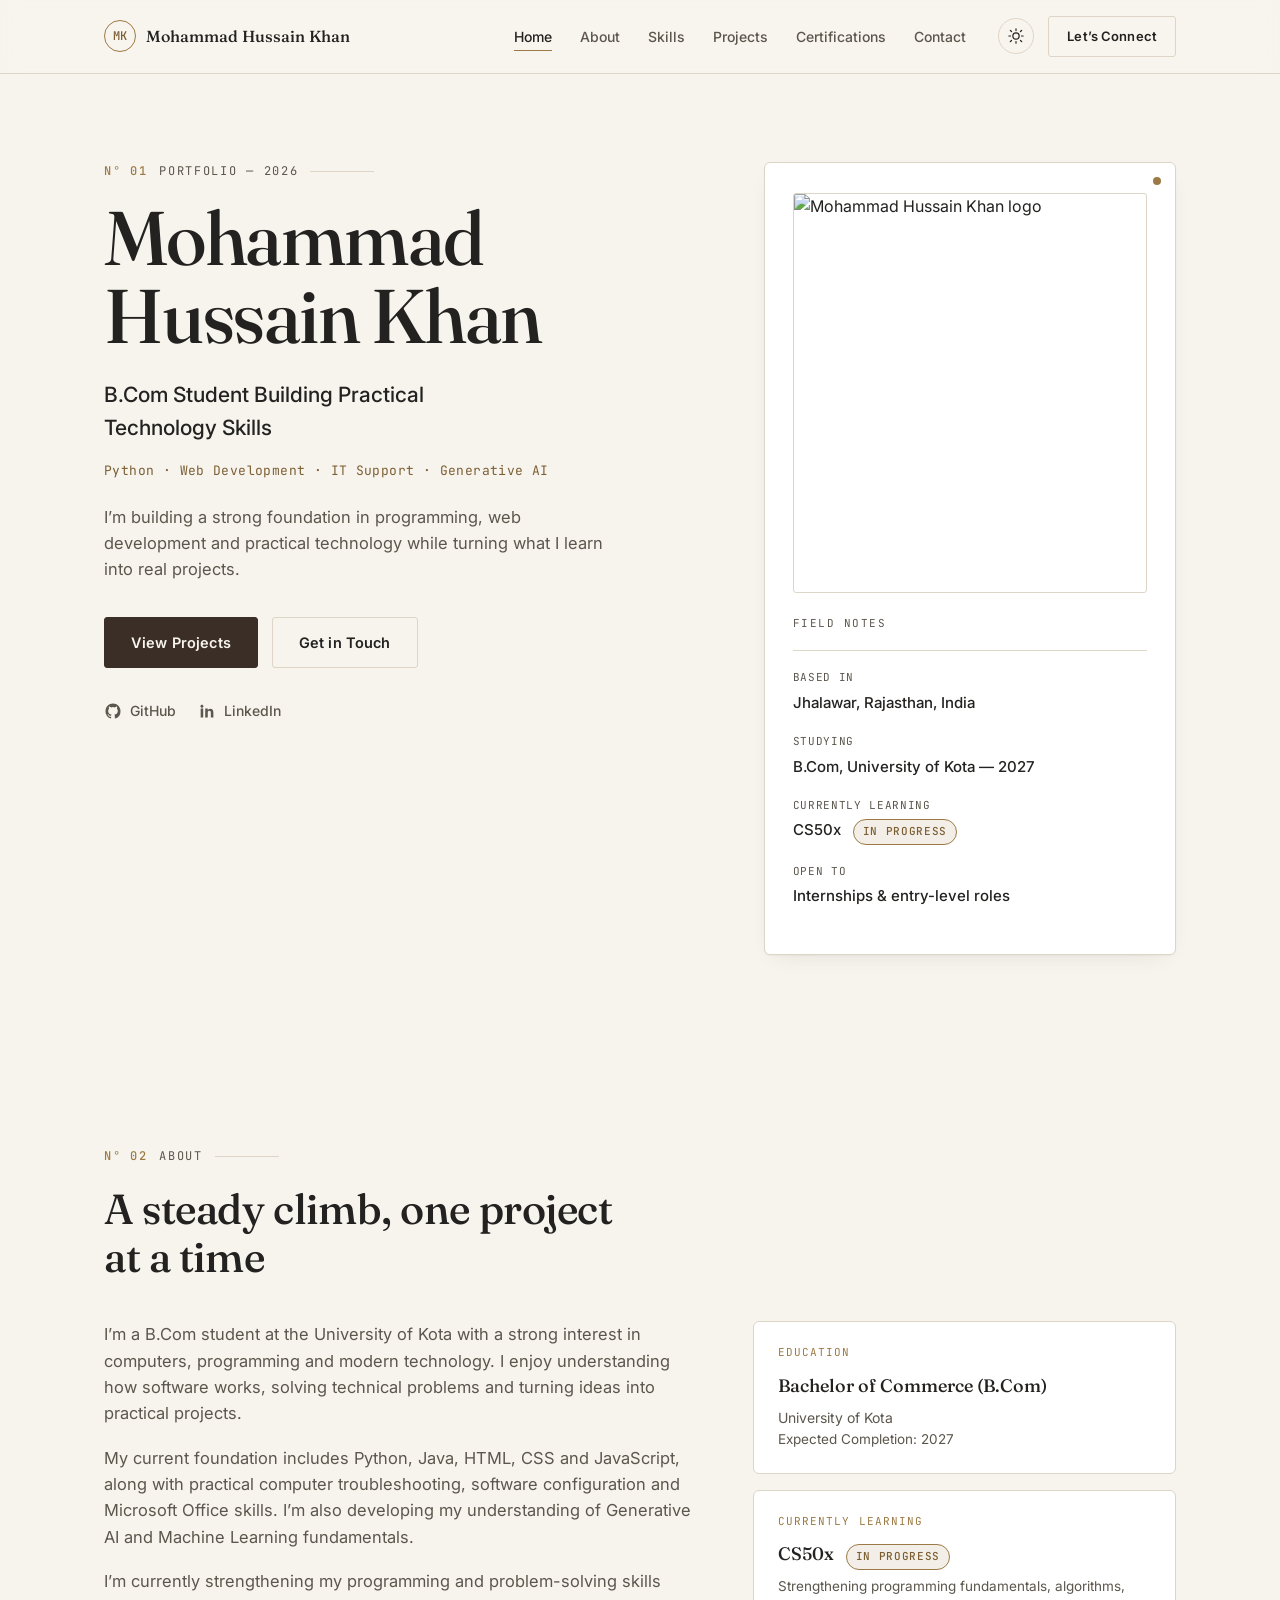
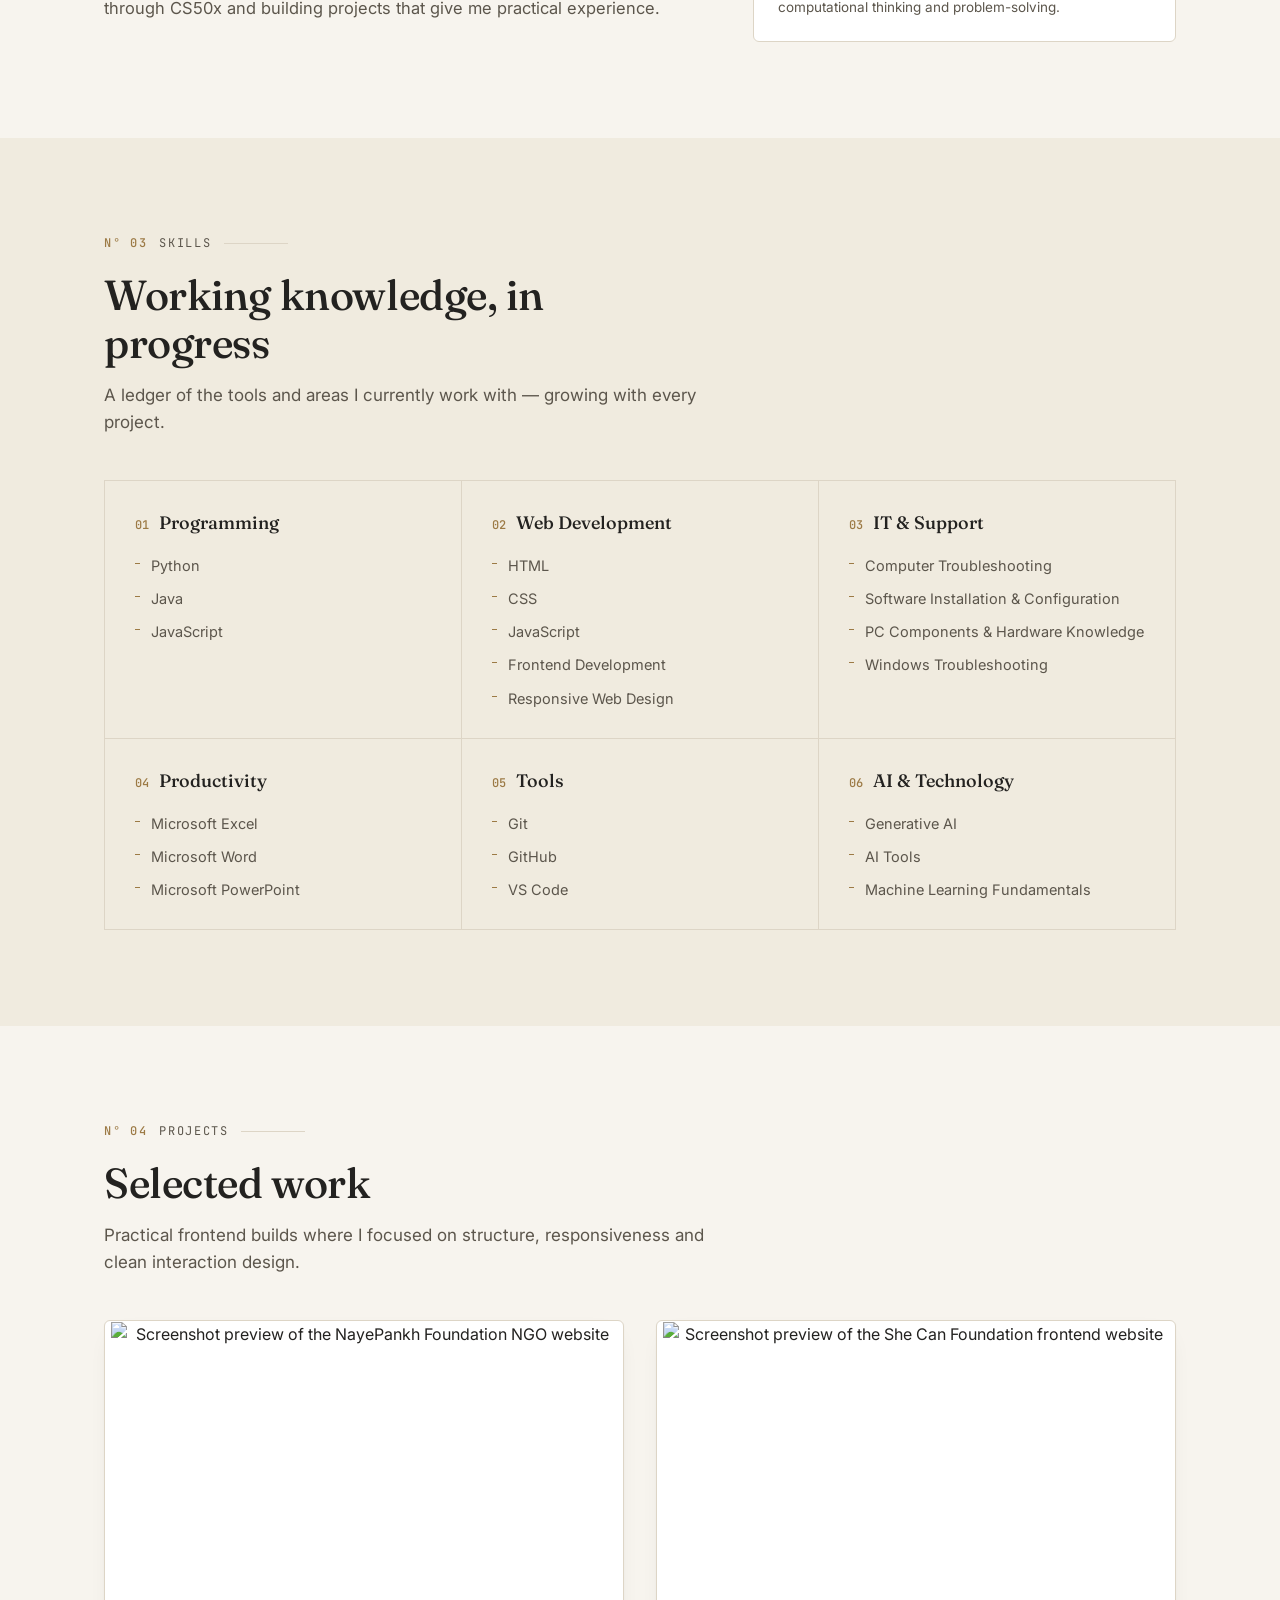
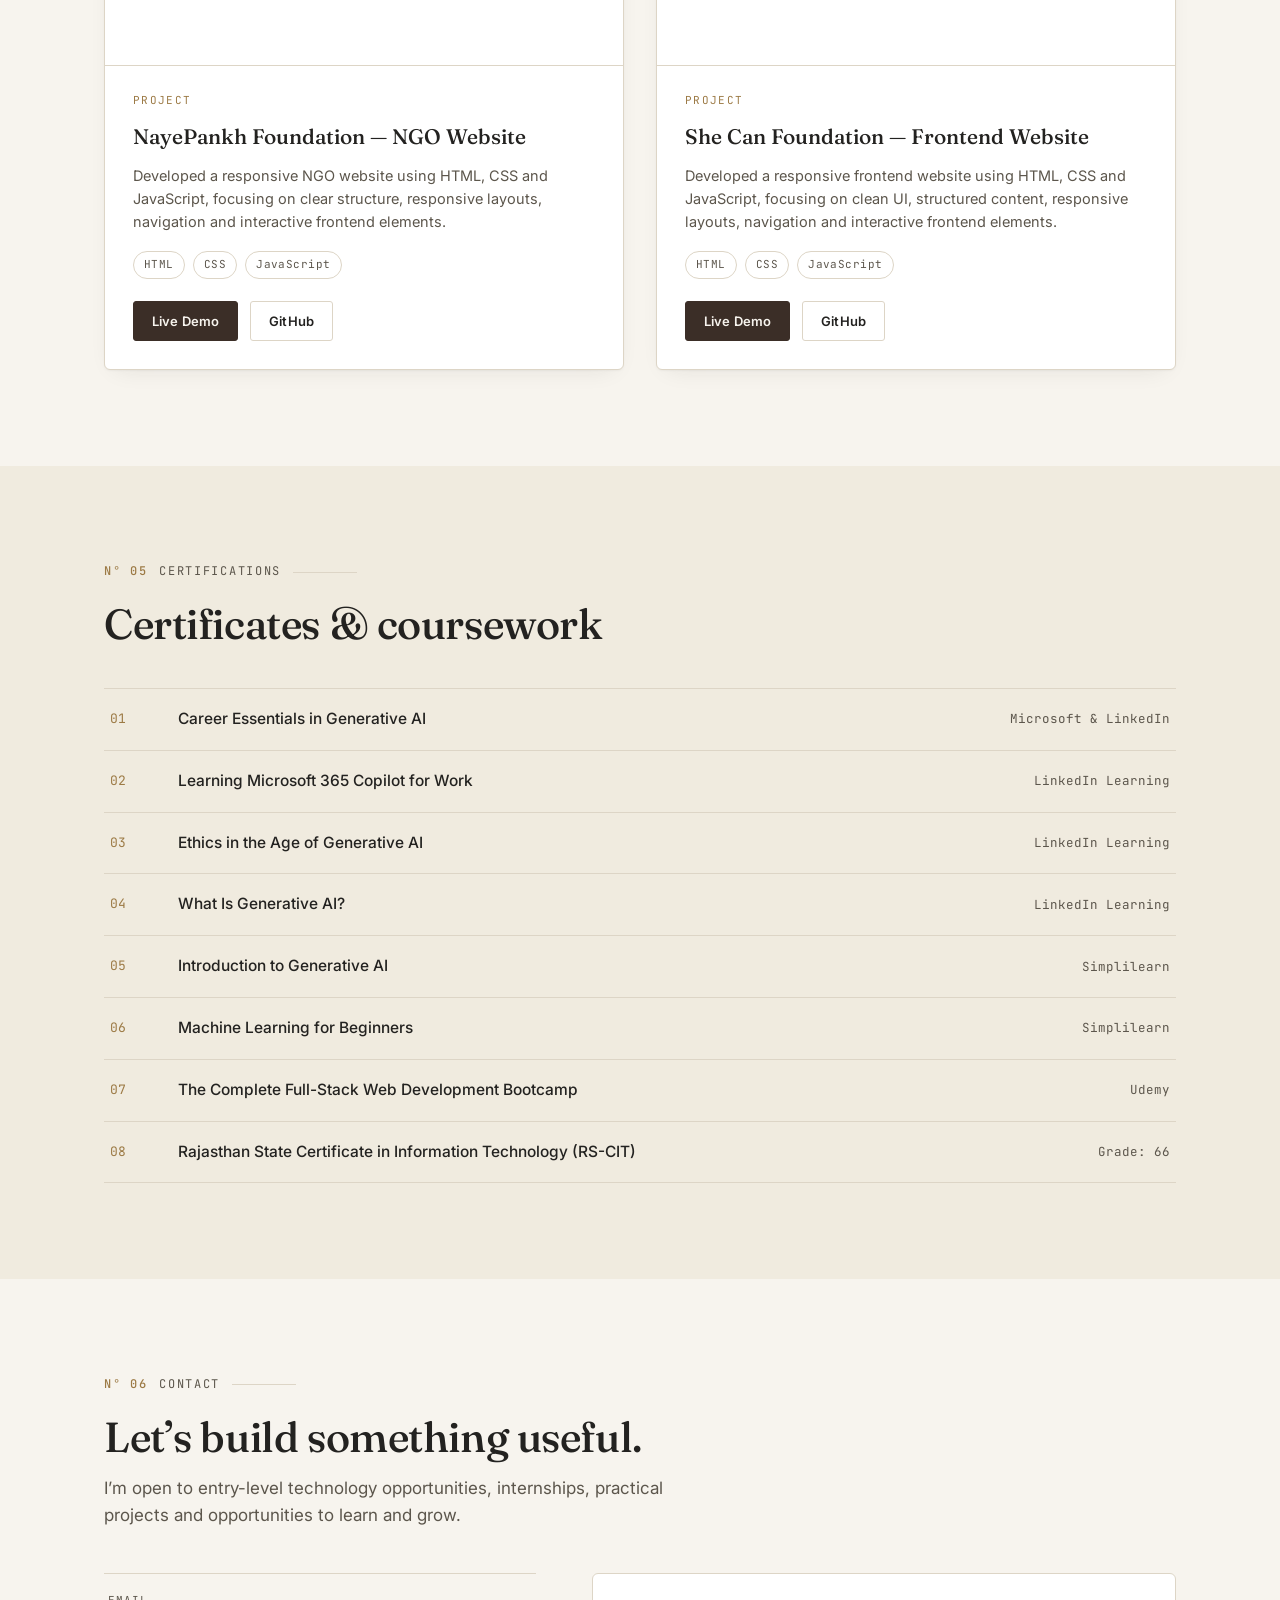
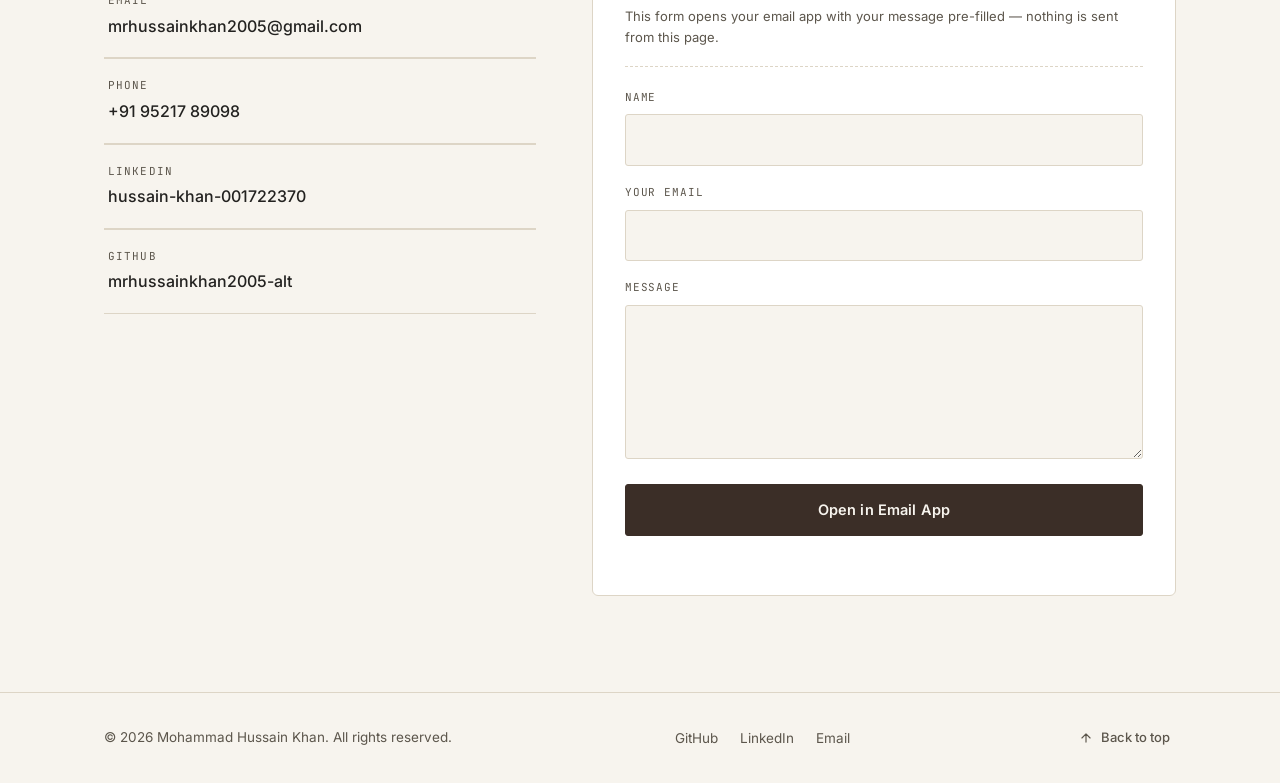
==== index.html @ 1c5ee7e7 "Add files via upload" ====
<!DOCTYPE html>
<html lang="en">
<head>
<meta charset="UTF-8">
<meta name="viewport" content="width=device-width, initial-scale=1.0">

<title>Mohammad Hussain Khan | Technology Portfolio</title>
<meta name="description" content="Portfolio of Mohammad Hussain Khan — B.Com student building practical skills in programming, web development, IT support and modern technology.">
<meta name="author" content="Mohammad Hussain Khan">
<link rel="canonical" href="https://mrhussainkhan2005-alt.github.io/portfolio/">

<!-- Open Graph -->
<meta property="og:type" content="website">
<meta property="og:title" content="Mohammad Hussain Khan | Technology Portfolio">
<meta property="og:description" content="B.Com student building practical skills in programming, web development, IT support and modern technology.">
<meta property="og:url" content="https://mrhussainkhan2005-alt.github.io/portfolio/">
<meta property="og:image" content="assets/mohammad-hussain-khan-logo.png">

<!-- Twitter -->
<meta name="twitter:card" content="summary_large_image">
<meta name="twitter:title" content="Mohammad Hussain Khan | Technology Portfolio">
<meta name="twitter:description" content="B.Com student building practical skills in programming, web development, IT support and modern technology.">
<meta name="twitter:image" content="assets/mohammad-hussain-khan-logo.png">

<meta name="theme-color" content="#F7F4EE">

<!-- Favicon placeholder: replace favicon.svg with your own mark -->
<link rel="icon" href="data:image/svg+xml,%3Csvg xmlns='http://www.w3.org/2000/svg' viewBox='0 0 64 64'%3E%3Crect width='64' height='64' fill='%23232220'/%3E%3Ctext x='32' y='42' font-family='Georgia,serif' font-size='28' fill='%23F7F4EE' text-anchor='middle'%3EMK%3C/text%3E%3C/svg%3E">

<link rel="preconnect" href="https://fonts.googleapis.com">
<link rel="preconnect" href="https://fonts.gstatic.com" crossorigin>
<link href="https://fonts.googleapis.com/css2?family=Fraunces:ital,opsz,wght@0,9..144,400;0,9..144,500;0,9..144,600;1,9..144,500&family=Inter:wght@400;500;600;700&family=JetBrains+Mono:wght@400;500&display=swap" rel="stylesheet">

<link rel="stylesheet" href="style.css">
</head>
<body>

<a class="skip-link" href="#main">Skip to main content</a>

<!-- ===================== NAVIGATION ===================== -->
<header class="site-header" id="site-header">
  <nav class="nav" aria-label="Primary">
    <a href="#home" class="nav__brand" aria-label="Mohammad Hussain Khan — home">
      <span class="nav__monogram">MK</span>
      <span class="nav__brandtext">Mohammad&nbsp;Hussain&nbsp;Khan</span>
    </a>

    <ul class="nav__links" id="nav-links">
      <li><a href="#home" class="nav__link" data-nav-link>Home</a></li>
      <li><a href="#about" class="nav__link" data-nav-link>About</a></li>
      <li><a href="#skills" class="nav__link" data-nav-link>Skills</a></li>
      <li><a href="#projects" class="nav__link" data-nav-link>Projects</a></li>
      <li><a href="#certifications" class="nav__link" data-nav-link>Certifications</a></li>
      <li><a href="#contact" class="nav__link" data-nav-link>Contact</a></li>
    </ul>

    <div class="nav__actions">
      <button type="button" class="theme-toggle" id="theme-toggle" aria-label="Switch to dark theme" aria-pressed="false">
        <svg class="theme-toggle__icon theme-toggle__icon--sun" width="18" height="18" viewBox="0 0 24 24" fill="none" aria-hidden="true"><circle cx="12" cy="12" r="4.2" stroke="currentColor" stroke-width="1.6"/><path d="M12 2.5v2.2M12 19.3v2.2M4.4 4.4l1.6 1.6M18 18l1.6 1.6M2.5 12h2.2M19.3 12h2.2M4.4 19.6l1.6-1.6M18 6l1.6-1.6" stroke="currentColor" stroke-width="1.6" stroke-linecap="round"/></svg>
        <svg class="theme-toggle__icon theme-toggle__icon--moon" width="18" height="18" viewBox="0 0 24 24" fill="none" aria-hidden="true"><path d="M20 14.5A8.5 8.5 0 1 1 9.5 4a6.8 6.8 0 0 0 10.5 10.5Z" stroke="currentColor" stroke-width="1.6" stroke-linejoin="round"/></svg>
      </button>

      <a href="#contact" class="btn btn--ghost btn--small nav__cta">Let&rsquo;s Connect</a>

      <button type="button" class="nav__hamburger" id="nav-hamburger" aria-label="Open menu" aria-expanded="false" aria-controls="mobile-menu">
        <span></span><span></span><span></span>
      </button>
    </div>
  </nav>

  <!-- Mobile menu panel -->
  <div class="mobile-menu" id="mobile-menu" data-open="false">
    <ul class="mobile-menu__links">
      <li><a href="#home" data-nav-link data-mobile-link>Home</a></li>
      <li><a href="#about" data-nav-link data-mobile-link>About</a></li>
      <li><a href="#skills" data-nav-link data-mobile-link>Skills</a></li>
      <li><a href="#projects" data-nav-link data-mobile-link>Projects</a></li>
      <li><a href="#certifications" data-nav-link data-mobile-link>Certifications</a></li>
      <li><a href="#contact" data-nav-link data-mobile-link>Contact</a></li>
    </ul>
    <a href="#contact" class="btn btn--primary mobile-menu__cta" data-mobile-link>Let&rsquo;s Connect</a>
  </div>
</header>

<main id="main">

  <!-- ===================== HERO ===================== -->
  <section class="hero" id="home" aria-label="Introduction">
    <div class="container hero__grid">
      <div class="hero__content reveal">
        <p class="eyebrow"><span class="eyebrow__index">N&deg; 01</span>Portfolio &mdash; 2026</p>
        <h1 class="hero__name">Mohammad<br>Hussain&nbsp;Khan</h1>
        <p class="hero__headline">B.Com Student Building Practical Technology Skills</p>
        <p class="hero__tagline">Python <span aria-hidden="true">&middot;</span> Web Development <span aria-hidden="true">&middot;</span> IT Support <span aria-hidden="true">&middot;</span> Generative AI</p>
        <p class="hero__desc">I&rsquo;m building a strong foundation in programming, web development and practical technology while turning what I learn into real projects.</p>

        <div class="hero__actions">
          <a href="#projects" class="btn btn--primary">View Projects</a>
          <a href="#contact" class="btn btn--ghost">Get in Touch</a>
        </div>

        <div class="hero__social">
          <a href="https://github.com/mrhussainkhan2005-alt" class="social-link" target="_blank" rel="noopener noreferrer">
            <svg width="18" height="18" viewBox="0 0 24 24" fill="none" aria-hidden="true"><path d="M12 2C6.48 2 2 6.58 2 12.19c0 4.49 2.87 8.3 6.84 9.64.5.1.68-.22.68-.49 0-.24-.01-.87-.01-1.71-2.78.62-3.37-1.37-3.37-1.37-.46-1.19-1.11-1.51-1.11-1.51-.91-.64.07-.63.07-.63 1 .07 1.53 1.05 1.53 1.05.89 1.56 2.34 1.11 2.91.85.09-.66.35-1.11.63-1.37-2.22-.26-4.56-1.14-4.56-5.06 0-1.12.39-2.03 1.03-2.75-.1-.26-.45-1.31.1-2.72 0 0 .84-.28 2.75 1.05a9.3 9.3 0 0 1 5 0c1.91-1.33 2.75-1.05 2.75-1.05.55 1.41.2 2.46.1 2.72.64.72 1.03 1.63 1.03 2.75 0 3.93-2.35 4.79-4.58 5.05.36.32.68.94.68 1.9 0 1.37-.01 2.48-.01 2.81 0 .27.18.6.69.49A10.02 10.02 0 0 0 22 12.19C22 6.58 17.52 2 12 2Z" fill="currentColor"/></svg>
            GitHub
          </a>
          <a href="https://www.linkedin.com/in/hussain-khan-001722370" class="social-link" target="_blank" rel="noopener noreferrer">
            <svg width="18" height="18" viewBox="0 0 24 24" fill="none" aria-hidden="true"><path d="M6.94 8.5H3.56V20.5H6.94V8.5ZM5.25 3.5C4.14 3.5 3.25 4.4 3.25 5.5C3.25 6.6 4.14 7.5 5.25 7.5C6.36 7.5 7.25 6.6 7.25 5.5C7.25 4.4 6.36 3.5 5.25 3.5ZM20.5 20.5V13.9C20.5 10.6 18.7 9.1 16.3 9.1C14.4 9.1 13.5 10.15 13.03 10.88V8.5H9.65C9.7 9.53 9.65 20.5 9.65 20.5H13.03V14C13.03 13.65 13.05 13.3 13.16 13.05C13.44 12.35 14.08 11.62 15.15 11.62C16.56 11.62 17.12 12.69 17.12 14.26V20.5H20.5Z" fill="currentColor"/></svg>
            LinkedIn
          </a>
        </div>
      </div>

      <aside class="hero__dossier reveal" aria-label="Quick facts">
        <div class="dossier">
          <img class="dossier__photo" src="assets/mohammad-hussain-khan-logo.png" alt="Mohammad Hussain Khan logo" width="400" height="400" loading="lazy">
          <p class="dossier__label">Field Notes</p>
          <dl class="dossier__list">
            <div class="dossier__row">
              <dt>Based in</dt>
              <dd>Jhalawar, Rajasthan, India</dd>
            </div>
            <div class="dossier__row">
              <dt>Studying</dt>
              <dd>B.Com, University of Kota &mdash; 2027</dd>
            </div>
            <div class="dossier__row">
              <dt>Currently learning</dt>
              <dd>CS50x <span class="tag tag--progress">In Progress</span></dd>
            </div>
            <div class="dossier__row">
              <dt>Open to</dt>
              <dd>Internships &amp; entry-level roles</dd>
            </div>
          </dl>
        </div>
      </aside>
    </div>
  </section>

  <!-- ===================== ABOUT ===================== -->
  <section class="section" id="about" aria-labelledby="about-heading">
    <div class="container">
      <p class="eyebrow"><span class="eyebrow__index">N&deg; 02</span>About</p>
      <h2 class="section__title" id="about-heading">A steady climb, one project at a time</h2>

      <div class="about__grid">
        <div class="about__text reveal">
          <p>I&rsquo;m a B.Com student at the University of Kota with a strong interest in computers, programming and modern technology. I enjoy understanding how software works, solving technical problems and turning ideas into practical projects.</p>
          <p>My current foundation includes Python, Java, HTML, CSS and JavaScript, along with practical computer troubleshooting, software configuration and Microsoft Office skills. I&rsquo;m also developing my understanding of Generative AI and Machine Learning fundamentals.</p>
          <p>I&rsquo;m currently strengthening my programming and problem-solving skills through CS50x and building projects that give me practical experience.</p>
        </div>

        <div class="about__credentials reveal">
          <div class="credential-card">
            <p class="credential-card__eyebrow">Education</p>
            <p class="credential-card__title">Bachelor of Commerce (B.Com)</p>
            <p class="credential-card__meta">University of Kota</p>
            <p class="credential-card__meta credential-card__meta--muted">Expected Completion: 2027</p>
          </div>

          <div class="credential-card">
            <p class="credential-card__eyebrow">Currently Learning</p>
            <p class="credential-card__title">CS50x <span class="tag tag--progress">In Progress</span></p>
            <p class="credential-card__meta credential-card__meta--muted">Strengthening programming fundamentals, algorithms, computational thinking and problem-solving.</p>
          </div>
        </div>
      </div>
    </div>
  </section>

  <!-- ===================== SKILLS ===================== -->
  <section class="section section--alt" id="skills" aria-labelledby="skills-heading">
    <div class="container">
      <p class="eyebrow"><span class="eyebrow__index">N&deg; 03</span>Skills</p>
      <h2 class="section__title" id="skills-heading">Working knowledge, in progress</h2>
      <p class="section__lede">A ledger of the tools and areas I currently work with &mdash; growing with every project.</p>

      <div class="ledger">

        <div class="ledger__category reveal">
          <h3 class="ledger__heading"><span class="ledger__index">01</span>Programming</h3>
          <ul class="ledger__items">
            <li>Python</li>
            <li>Java</li>
            <li>JavaScript</li>
          </ul>
        </div>

        <div class="ledger__category reveal">
          <h3 class="ledger__heading"><span class="ledger__index">02</span>Web Development</h3>
          <ul class="ledger__items">
            <li>HTML</li>
            <li>CSS</li>
            <li>JavaScript</li>
            <li>Frontend Development</li>
            <li>Responsive Web Design</li>
          </ul>
        </div>

        <div class="ledger__category reveal">
          <h3 class="ledger__heading"><span class="ledger__index">03</span>IT &amp; Support</h3>
          <ul class="ledger__items">
            <li>Computer Troubleshooting</li>
            <li>Software Installation &amp; Configuration</li>
            <li>PC Components &amp; Hardware Knowledge</li>
            <li>Windows Troubleshooting</li>
          </ul>
        </div>

        <div class="ledger__category reveal">
          <h3 class="ledger__heading"><span class="ledger__index">04</span>Productivity</h3>
          <ul class="ledger__items">
            <li>Microsoft Excel</li>
            <li>Microsoft Word</li>
            <li>Microsoft PowerPoint</li>
          </ul>
        </div>

        <div class="ledger__category reveal">
          <h3 class="ledger__heading"><span class="ledger__index">05</span>Tools</h3>
          <ul class="ledger__items">
            <li>Git</li>
            <li>GitHub</li>
            <li>VS Code</li>
          </ul>
        </div>

        <div class="ledger__category reveal">
          <h3 class="ledger__heading"><span class="ledger__index">06</span>AI &amp; Technology</h3>
          <ul class="ledger__items">
            <li>Generative AI</li>
            <li>AI Tools</li>
            <li>Machine Learning Fundamentals</li>
          </ul>
        </div>

      </div>
    </div>
  </section>

  <!-- ===================== PROJECTS ===================== -->
  <section class="section" id="projects" aria-labelledby="projects-heading">
    <div class="container">
      <p class="eyebrow"><span class="eyebrow__index">N&deg; 04</span>Projects</p>
      <h2 class="section__title" id="projects-heading">Selected work</h2>
      <p class="section__lede">Practical frontend builds where I focused on structure, responsiveness and clean interaction design.</p>

      <div class="projects">

        <article class="project-card reveal">
          <button type="button" class="project-card__media" data-lightbox-trigger data-lightbox-src="assets/nayepankh.png" data-lightbox-alt="Screenshot preview of the NayePankh Foundation website" aria-label="Open larger preview of NayePankh Foundation project image">
            <img src="assets/nayepankh.png" alt="Screenshot preview of the NayePankh Foundation NGO website" loading="lazy" width="1200" height="800">
            <span class="project-card__zoom" aria-hidden="true">View image</span>
          </button>
          <div class="project-card__body">
            <p class="project-card__tag">Project</p>
            <h3 class="project-card__title">NayePankh Foundation &mdash; NGO Website</h3>
            <p class="project-card__desc">Developed a responsive NGO website using HTML, CSS and JavaScript, focusing on clear structure, responsive layouts, navigation and interactive frontend elements.</p>
            <ul class="project-card__stack" aria-label="Technologies used">
              <li>HTML</li>
              <li>CSS</li>
              <li>JavaScript</li>
            </ul>
            <div class="project-card__actions">
              <a href="https://mrhussainkhan2005-alt.github.io/nayepankh-foundation/" class="btn btn--primary btn--small" target="_blank" rel="noopener noreferrer">Live Demo</a>
              <a href="https://github.com/mrhussainkhan2005-alt/nayepankh-foundation" class="btn btn--ghost btn--small" target="_blank" rel="noopener noreferrer">GitHub</a>
            </div>
          </div>
        </article>

        <article class="project-card reveal">
          <button type="button" class="project-card__media" data-lightbox-trigger data-lightbox-src="assets/shecan.png" data-lightbox-alt="Screenshot preview of the She Can Foundation website" aria-label="Open larger preview of She Can Foundation project image">
            <img src="assets/shecan.png" alt="Screenshot preview of the She Can Foundation frontend website" loading="lazy" width="1200" height="800">
            <span class="project-card__zoom" aria-hidden="true">View image</span>
          </button>
          <div class="project-card__body">
            <p class="project-card__tag">Project</p>
            <h3 class="project-card__title">She Can Foundation &mdash; Frontend Website</h3>
            <p class="project-card__desc">Developed a responsive frontend website using HTML, CSS and JavaScript, focusing on clean UI, structured content, responsive layouts, navigation and interactive frontend elements.</p>
            <ul class="project-card__stack" aria-label="Technologies used">
              <li>HTML</li>
              <li>CSS</li>
              <li>JavaScript</li>
            </ul>
            <div class="project-card__actions">
  <a href="https://mrhussainkhan2005-alt.github.io/she-can-foundation-v3/"
     class="btn btn--primary btn--small"
     target="_blank"
     rel="noopener noreferrer">Live Demo</a>

  <a href="https://github.com/mrhussainkhan2005-alt/she-can-foundation-v3"
     class="btn btn--ghost btn--small"
     target="_blank"
     rel="noopener noreferrer">GitHub</a>
</div>
          </div>
        </article>

      </div>
    </div>
  </section>

  <!-- ===================== CERTIFICATIONS ===================== -->
  <section class="section section--alt" id="certifications" aria-labelledby="certifications-heading">
    <div class="container">
      <p class="eyebrow"><span class="eyebrow__index">N&deg; 05</span>Certifications</p>
      <h2 class="section__title" id="certifications-heading">Certificates &amp; coursework</h2>

      <ol class="cert-ledger">
        <li class="cert-ledger__row">
          <span class="cert-ledger__num">01</span>
          <span class="cert-ledger__name">Career Essentials in Generative AI</span>
          <span class="cert-ledger__issuer">Microsoft &amp; LinkedIn</span>
        </li>
        <li class="cert-ledger__row">
          <span class="cert-ledger__num">02</span>
          <span class="cert-ledger__name">Learning Microsoft 365 Copilot for Work</span>
          <span class="cert-ledger__issuer">LinkedIn Learning</span>
        </li>
        <li class="cert-ledger__row">
          <span class="cert-ledger__num">03</span>
          <span class="cert-ledger__name">Ethics in the Age of Generative AI</span>
          <span class="cert-ledger__issuer">LinkedIn Learning</span>
        </li>
        <li class="cert-ledger__row">
          <span class="cert-ledger__num">04</span>
          <span class="cert-ledger__name">What Is Generative AI?</span>
          <span class="cert-ledger__issuer">LinkedIn Learning</span>
        </li>
        <li class="cert-ledger__row">
          <span class="cert-ledger__num">05</span>
          <span class="cert-ledger__name">Introduction to Generative AI</span>
          <span class="cert-ledger__issuer">Simplilearn</span>
        </li>
        <li class="cert-ledger__row">
          <span class="cert-ledger__num">06</span>
          <span class="cert-ledger__name">Machine Learning for Beginners</span>
          <span class="cert-ledger__issuer">Simplilearn</span>
        </li>
        <li class="cert-ledger__row">
          <span class="cert-ledger__num">07</span>
          <span class="cert-ledger__name">The Complete Full-Stack Web Development Bootcamp</span>
          <span class="cert-ledger__issuer">Udemy</span>
        </li>
        <li class="cert-ledger__row">
          <span class="cert-ledger__num">08</span>
          <span class="cert-ledger__name">Rajasthan State Certificate in Information Technology (RS-CIT)</span>
          <span class="cert-ledger__issuer">Grade: 66</span>
        </li>
      </ol>
    </div>
  </section>

  <!-- ===================== CONTACT ===================== -->
  <section class="section" id="contact" aria-labelledby="contact-heading">
    <div class="container">
      <p class="eyebrow"><span class="eyebrow__index">N&deg; 06</span>Contact</p>
      <h2 class="section__title" id="contact-heading">Let&rsquo;s build something useful.</h2>
      <p class="section__lede">I&rsquo;m open to entry-level technology opportunities, internships, practical projects and opportunities to learn and grow.</p>

      <div class="contact__grid">

        <ul class="contact__methods">
          <li>
            <a class="contact__method" href="mailto:mrhussainkhan2005@gmail.com">
              <span class="contact__method-label">Email</span>
              <span class="contact__method-value">mrhussainkhan2005@gmail.com</span>
            </a>
          </li>
          <li>
            <a class="contact__method" href="tel:+919521789098">
              <span class="contact__method-label">Phone</span>
              <span class="contact__method-value">+91 95217 89098</span>
            </a>
          </li>
          <li>
            <a class="contact__method" href="https://www.linkedin.com/in/hussain-khan-001722370" target="_blank" rel="noopener noreferrer">
              <span class="contact__method-label">LinkedIn</span>
              <span class="contact__method-value">hussain-khan-001722370</span>
            </a>
          </li>
          <li>
            <a class="contact__method" href="https://github.com/mrhussainkhan2005-alt" target="_blank" rel="noopener noreferrer">
              <span class="contact__method-label">GitHub</span>
              <span class="contact__method-value">mrhussainkhan2005-alt</span>
            </a>
          </li>
        </ul>

        <form class="contact-form" id="contact-form" novalidate>
          <p class="contact-form__note">This form opens your email app with your message pre-filled &mdash; nothing is sent from this page.</p>

          <div class="field">
            <label for="cf-name">Name</label>
            <input type="text" id="cf-name" name="name" required autocomplete="name">
          </div>

          <div class="field">
            <label for="cf-email">Your email</label>
            <input type="email" id="cf-email" name="email" required autocomplete="email">
          </div>

          <div class="field">
            <label for="cf-message">Message</label>
            <textarea id="cf-message" name="message" rows="5" required></textarea>
          </div>

          <button type="submit" class="btn btn--primary">Open in Email App</button>
          <p class="contact-form__status" id="contact-form-status" role="status" aria-live="polite"></p>
        </form>

      </div>
    </div>
  </section>

</main>

<!-- ===================== FOOTER ===================== -->
<footer class="site-footer">
  <div class="container site-footer__inner">
    <p class="site-footer__copy">&copy; 2026 Mohammad Hussain Khan. All rights reserved.</p>

    <ul class="site-footer__links">
      <li><a href="https://github.com/mrhussainkhan2005-alt" target="_blank" rel="noopener noreferrer">GitHub</a></li>
      <li><a href="https://www.linkedin.com/in/hussain-khan-001722370" target="_blank" rel="noopener noreferrer">LinkedIn</a></li>
      <li><a href="mailto:mrhussainkhan2005@gmail.com">Email</a></li>
    </ul>

    <button type="button" class="back-to-top" id="back-to-top" aria-label="Back to top">
      <svg width="14" height="14" viewBox="0 0 24 24" fill="none" aria-hidden="true"><path d="M12 19V5M5 12l7-7 7 7" stroke="currentColor" stroke-width="2" stroke-linecap="round" stroke-linejoin="round"/></svg>
      Back to top
    </button>
  </div>
</footer>

<!-- ===================== LIGHTBOX (project image preview) ===================== -->
<div class="lightbox" id="lightbox" data-open="false" aria-hidden="true">
  <div class="lightbox__backdrop" data-lightbox-close></div>
  <div class="lightbox__dialog" role="dialog" aria-modal="true" aria-label="Project image preview">
    <button type="button" class="lightbox__close" data-lightbox-close aria-label="Close preview">
      <svg width="18" height="18" viewBox="0 0 24 24" fill="none" aria-hidden="true"><path d="M5 5l14 14M19 5L5 19" stroke="currentColor" stroke-width="1.8" stroke-linecap="round"/></svg>
    </button>
    <img src="" alt="" id="lightbox-image">
  </div>
</div>

<script src="script.js"></script>
</body>
</html>
---- style.css ----
/* =========================================================
   MOHAMMAD HUSSAIN KHAN — PORTFOLIO STYLESHEET
   Design direction: Old Money x Modern Technology x Editorial
   ========================================================= */

/* -------------------- Design tokens -------------------- */
:root{
  /* palette — light (default) */
  --color-bg: #F7F4EE;
  --color-bg-alt: #F0EBDF;
  --color-surface: #FFFFFF;
  --color-text: #232220;
  --color-text-muted: #5C564C;
  --color-border: #DDD5C6;
  --color-stone: #C9C2B4;
  --color-espresso: #3B2E27;
  --color-bronze: #9C7A45;
  --color-bronze-strong: #7C5E33;
  --color-bronze-soft: rgba(156,122,69,0.12);
  --color-focus: #6E4E26;

  --shadow-card: 0 1px 2px rgba(35,34,32,0.04), 0 8px 24px -12px rgba(35,34,32,0.12);
  --shadow-card-hover: 0 2px 4px rgba(35,34,32,0.06), 0 18px 36px -16px rgba(35,34,32,0.18);

  --font-display: 'Fraunces', 'Iowan Old Style', Georgia, serif;
  --font-body: 'Inter', -apple-system, BlinkMacSystemFont, 'Segoe UI', sans-serif;
  --font-mono: 'JetBrains Mono', 'SFMono-Regular', Menlo, monospace;

  --container-w: 1120px;
  --radius-sm: 3px;
  --radius-md: 6px;

  --ease: cubic-bezier(0.22, 0.61, 0.36, 1);
  --dur-fast: 160ms;
  --dur-med: 320ms;
  --dur-slow: 560ms;
}

[data-theme="dark"]{
  --color-bg: #1B1A17;
  --color-bg-alt: #201F1B;
  --color-surface: #242220;
  --color-text: #EDE8DD;
  --color-text-muted: #B2A996;
  --color-border: #3A362E;
  --color-stone: #4A453B;
  --color-espresso: #EDE8DD;
  --color-bronze: #C79A5D;
  --color-bronze-strong: #DDB57B;
  --color-bronze-soft: rgba(199,154,93,0.16);
  --color-focus: #DDB57B;

  --shadow-card: 0 1px 2px rgba(0,0,0,0.3), 0 8px 24px -12px rgba(0,0,0,0.5);
  --shadow-card-hover: 0 2px 4px rgba(0,0,0,0.35), 0 18px 36px -16px rgba(0,0,0,0.6);
}

/* -------------------- Reset -------------------- */
*, *::before, *::after{ box-sizing: border-box; }
html{ scroll-behavior: smooth; }
body{
  margin: 0;
  background: var(--color-bg);
  color: var(--color-text);
  font-family: var(--font-body);
  font-size: 16px;
  line-height: 1.6;
  -webkit-font-smoothing: antialiased;
  transition: background-color var(--dur-med) var(--ease), color var(--dur-med) var(--ease);
}
img{ max-width: 100%; display: block; }
a{ color: inherit; text-decoration: none; }
ul, ol{ margin: 0; padding: 0; list-style: none; }
h1, h2, h3, h4, p{ margin: 0; }
button{ font: inherit; color: inherit; background: none; border: none; cursor: pointer; }
input, textarea{ font: inherit; color: inherit; }

:focus-visible{
  outline: 2px solid var(--color-focus);
  outline-offset: 3px;
  border-radius: 2px;
}

.container{
  max-width: var(--container-w);
  margin-inline: auto;
  padding-inline: 24px;
}

.skip-link{
  position: absolute;
  left: 12px;
  top: -60px;
  background: var(--color-espresso);
  color: var(--color-bg);
  padding: 10px 16px;
  border-radius: var(--radius-sm);
  z-index: 1000;
  transition: top var(--dur-fast) var(--ease);
}
.skip-link:focus{ top: 12px; }

/* -------------------- Type helpers -------------------- */
.eyebrow{
  display: flex;
  align-items: center;
  gap: 12px;
  font-family: var(--font-mono);
  font-size: 12px;
  letter-spacing: 0.14em;
  text-transform: uppercase;
  color: var(--color-text-muted);
  margin-bottom: 18px;
}
.eyebrow__index{
  color: var(--color-bronze);
  font-weight: 500;
}
.eyebrow::after{
  content: "";
  flex: 1;
  height: 1px;
  background: var(--color-border);
  max-width: 64px;
}

.section__title{
  font-family: var(--font-display);
  font-weight: 500;
  font-size: clamp(28px, 3.6vw, 42px);
  line-height: 1.15;
  letter-spacing: -0.01em;
  max-width: 20ch;
}
.section__lede{
  margin-top: 14px;
  max-width: 56ch;
  color: var(--color-text-muted);
  font-size: 17px;
}

.section{ padding-block: 96px; }
.section--alt{ background: var(--color-bg-alt); }

.tag{
  display: inline-flex;
  align-items: center;
  font-family: var(--font-mono);
  font-size: 11px;
  letter-spacing: 0.06em;
  text-transform: uppercase;
  padding: 3px 9px;
  border-radius: 999px;
  border: 1px solid var(--color-border);
  color: var(--color-text-muted);
  margin-left: 8px;
}
.tag--progress{
  color: var(--color-bronze-strong);
  border-color: var(--color-bronze);
  background: var(--color-bronze-soft);
}

/* -------------------- Buttons -------------------- */
.btn{
  display: inline-flex;
  align-items: center;
  justify-content: center;
  gap: 8px;
  padding: 13px 26px;
  font-size: 14.5px;
  font-weight: 600;
  letter-spacing: 0.01em;
  border-radius: var(--radius-sm);
  border: 1px solid transparent;
  transition: transform var(--dur-fast) var(--ease), background-color var(--dur-fast) var(--ease), border-color var(--dur-fast) var(--ease), color var(--dur-fast) var(--ease);
  white-space: nowrap;
}
.btn--primary{
  background: var(--color-espresso);
  color: var(--color-bg);
  border-color: var(--color-espresso);
}
[data-theme="dark"] .btn--primary{ color: #1B1A17; }
.btn--primary:hover{ transform: translateY(-1px); background: var(--color-bronze-strong); border-color: var(--color-bronze-strong); }

.btn--ghost{
  background: transparent;
  color: var(--color-text);
  border-color: var(--color-border);
}
.btn--ghost:hover{
  border-color: var(--color-bronze);
  color: var(--color-bronze-strong);
  transform: translateY(-1px);
}

.btn--small{ padding: 9px 18px; font-size: 13px; }

/* -------------------- Header / Nav -------------------- */
.site-header{
  position: sticky;
  top: 0;
  z-index: 100;
  background: color-mix(in srgb, var(--color-bg) 88%, transparent);
  backdrop-filter: saturate(140%) blur(10px);
  border-bottom: 1px solid var(--color-border);
}
.nav{
  max-width: var(--container-w);
  margin-inline: auto;
  padding: 16px 24px;
  display: flex;
  align-items: center;
  gap: 32px;
}
.nav__brand{
  display: flex;
  align-items: center;
  gap: 10px;
  font-family: var(--font-display);
  font-weight: 500;
  font-size: 16px;
  margin-right: auto;
}
.nav__monogram{
  display: grid;
  place-items: center;
  width: 32px;
  height: 32px;
  border: 1px solid var(--color-bronze);
  border-radius: 999px;
  font-family: var(--font-mono);
  font-size: 12px;
  letter-spacing: 0.02em;
  color: var(--color-bronze-strong);
}
.nav__brandtext{ white-space: nowrap; }

.nav__links{
  display: flex;
  align-items: center;
  gap: 28px;
}
.nav__link{
  position: relative;
  font-size: 14px;
  font-weight: 500;
  color: var(--color-text-muted);
  padding-block: 6px;
  transition: color var(--dur-fast) var(--ease);
}
.nav__link::after{
  content: "";
  position: absolute;
  left: 0; right: 100%;
  bottom: 0;
  height: 1px;
  background: var(--color-bronze);
  transition: right var(--dur-med) var(--ease);
}
.nav__link:hover{ color: var(--color-text); }
.nav__link:hover::after,
.nav__link.is-active::after{ right: 0; }
.nav__link.is-active{ color: var(--color-text); }

.nav__actions{ display: flex; align-items: center; gap: 14px; }

.theme-toggle{
  position: relative;
  display: grid;
  place-items: center;
  width: 36px;
  height: 36px;
  border: 1px solid var(--color-border);
  border-radius: 999px;
  color: var(--color-text);
  transition: border-color var(--dur-fast) var(--ease);
}
.theme-toggle:hover{ border-color: var(--color-bronze); }
.theme-toggle__icon{
  grid-area: 1 / 1;
  transition: opacity var(--dur-med) var(--ease), transform var(--dur-med) var(--ease);
}
.theme-toggle__icon--moon{ opacity: 0; transform: rotate(-45deg) scale(0.7); }
[data-theme="dark"] .theme-toggle__icon--sun{ opacity: 0; transform: rotate(45deg) scale(0.7); }
[data-theme="dark"] .theme-toggle__icon--moon{ opacity: 1; transform: rotate(0) scale(1); }

.nav__cta{ display: inline-flex; }

.nav__hamburger{
  display: none;
  flex-direction: column;
  justify-content: center;
  gap: 5px;
  width: 36px;
  height: 36px;
}
.nav__hamburger span{
  display: block;
  width: 20px;
  height: 1.5px;
  background: var(--color-text);
  transition: transform var(--dur-med) var(--ease), opacity var(--dur-fast) var(--ease);
  margin-inline: auto;
}
.nav__hamburger[aria-expanded="true"] span:nth-child(1){ transform: translateY(6.5px) rotate(45deg); }
.nav__hamburger[aria-expanded="true"] span:nth-child(2){ opacity: 0; }
.nav__hamburger[aria-expanded="true"] span:nth-child(3){ transform: translateY(-6.5px) rotate(-45deg); }

.mobile-menu{
  display: none;
  position: fixed;
  inset: 0;
  top: 65px;
  background: var(--color-bg);
  z-index: 99;
  padding: 32px 24px;
  flex-direction: column;
  justify-content: space-between;
  transform: translateY(-8px);
  opacity: 0;
  pointer-events: none;
  transition: opacity var(--dur-med) var(--ease), transform var(--dur-med) var(--ease);
}
.mobile-menu[data-open="true"]{
  opacity: 1;
  transform: translateY(0);
  pointer-events: auto;
}
.mobile-menu__links{ display: flex; flex-direction: column; gap: 4px; }
.mobile-menu__links a{
  display: block;
  font-family: var(--font-display);
  font-size: 28px;
  padding: 14px 4px;
  border-bottom: 1px solid var(--color-border);
}
.mobile-menu__cta{ margin-top: 24px; width: 100%; }

/* -------------------- Hero -------------------- */
.hero{ padding-top: 88px; padding-bottom: 96px; }
.hero__grid{
  display: grid;
  grid-template-columns: 1.3fr 0.9fr;
  gap: 64px;
  align-items: start;
}
.hero__name{
  font-family: var(--font-display);
  font-weight: 500;
  font-size: clamp(44px, 7vw, 76px);
  line-height: 1.03;
  letter-spacing: -0.02em;
  margin-bottom: 22px;
}
.hero__headline{
  font-size: clamp(18px, 2vw, 21px);
  color: var(--color-text);
  font-weight: 500;
  max-width: 30ch;
  margin-bottom: 16px;
}
.hero__tagline{
  font-family: var(--font-mono);
  font-size: 13px;
  letter-spacing: 0.03em;
  color: var(--color-bronze-strong);
  margin-bottom: 22px;
}
.hero__desc{
  max-width: 52ch;
  color: var(--color-text-muted);
  font-size: 16.5px;
  margin-bottom: 34px;
}
.hero__actions{ display: flex; gap: 14px; margin-bottom: 32px; flex-wrap: wrap; }
.hero__social{ display: flex; gap: 22px; }
.social-link{
  display: inline-flex;
  align-items: center;
  gap: 8px;
  font-size: 14px;
  font-weight: 500;
  color: var(--color-text-muted);
  transition: color var(--dur-fast) var(--ease);
}
.social-link:hover{ color: var(--color-bronze-strong); }

.dossier{
  border: 1px solid var(--color-border);
  border-radius: var(--radius-md);
  background: var(--color-surface);
  box-shadow: var(--shadow-card);
  padding: 30px 28px;
  position: relative;
}
.dossier::before{
  content: "";
  position: absolute;
  top: 14px; right: 14px;
  width: 8px; height: 8px;
  border-radius: 50%;
  background: var(--color-bronze);
}
.dossier__photo{
  width: 100%;
  aspect-ratio: 4 / 5;
  object-fit: cover;
  border-radius: var(--radius-sm);
  border: 1px solid var(--color-border);
  margin-bottom: 22px;
  filter: grayscale(12%);
}
.dossier__label{
  font-family: var(--font-mono);
  font-size: 11px;
  letter-spacing: 0.14em;
  text-transform: uppercase;
  color: var(--color-text-muted);
  padding-bottom: 18px;
  margin-bottom: 18px;
  border-bottom: 1px solid var(--color-border);
}
.dossier__list{ display: flex; flex-direction: column; gap: 18px; }
.dossier__row dt{
  font-family: var(--font-mono);
  font-size: 11px;
  letter-spacing: 0.06em;
  text-transform: uppercase;
  color: var(--color-text-muted);
  margin-bottom: 4px;
}
.dossier__row dd{
  margin: 0;
  font-size: 15px;
  font-weight: 500;
}

/* -------------------- About -------------------- */
.about__grid{
  display: grid;
  grid-template-columns: 1.4fr 1fr;
  gap: 56px;
  margin-top: 40px;
  align-items: start;
}
.about__text p{
  color: var(--color-text-muted);
  font-size: 16.5px;
  margin-bottom: 18px;
  max-width: 62ch;
}
.about__text p:last-child{ margin-bottom: 0; }

.about__credentials{ display: flex; flex-direction: column; gap: 16px; }
.credential-card{
  border: 1px solid var(--color-border);
  border-radius: var(--radius-md);
  padding: 22px 24px;
  background: var(--color-surface);
}
.credential-card__eyebrow{
  font-family: var(--font-mono);
  font-size: 11px;
  letter-spacing: 0.1em;
  text-transform: uppercase;
  color: var(--color-bronze);
  margin-bottom: 10px;
}
.credential-card__title{
  font-family: var(--font-display);
  font-size: 18px;
  font-weight: 500;
  margin-bottom: 6px;
}
.credential-card__meta{ font-size: 14px; color: var(--color-text-muted); }
.credential-card__meta--muted{ font-size: 13.5px; }

/* -------------------- Skills ledger -------------------- */
.ledger{
  margin-top: 44px;
  display: grid;
  grid-template-columns: repeat(3, 1fr);
  border-top: 1px solid var(--color-border);
  border-left: 1px solid var(--color-border);
}
.ledger__category{
  padding: 28px 30px;
  border-right: 1px solid var(--color-border);
  border-bottom: 1px solid var(--color-border);
}
.ledger__heading{
  display: flex;
  align-items: baseline;
  gap: 10px;
  font-family: var(--font-display);
  font-weight: 500;
  font-size: 18px;
  margin-bottom: 16px;
}
.ledger__index{
  font-family: var(--font-mono);
  font-size: 12px;
  color: var(--color-bronze);
}
.ledger__items{ display: flex; flex-direction: column; gap: 10px; }
.ledger__items li{
  font-size: 14.5px;
  color: var(--color-text-muted);
  position: relative;
  padding-left: 16px;
}
.ledger__items li::before{
  content: "";
  position: absolute;
  left: 0; top: 9px;
  width: 5px; height: 1px;
  background: var(--color-bronze);
}

/* -------------------- Projects -------------------- */
.projects{
  margin-top: 44px;
  display: grid;
  grid-template-columns: repeat(2, 1fr);
  gap: 32px;
}
.project-card{
  border: 1px solid var(--color-border);
  border-radius: var(--radius-md);
  overflow: hidden;
  background: var(--color-surface);
  box-shadow: var(--shadow-card);
  transition: box-shadow var(--dur-med) var(--ease), transform var(--dur-med) var(--ease);
}
.project-card:hover{
  box-shadow: var(--shadow-card-hover);
  transform: translateY(-3px);
}
.project-card__media{
  position: relative;
  display: block;
  width: 100%;
  aspect-ratio: 3 / 2;
  overflow: hidden;
  border-bottom: 1px solid var(--color-border);
  cursor: zoom-in;
}
.project-card__media img{
  width: 100%;
  height: 100%;
  object-fit: cover;
  transition: transform var(--dur-slow) var(--ease);
}
.project-card__media:hover img{ transform: scale(1.04); }
.project-card__zoom{
  position: absolute;
  right: 12px; bottom: 12px;
  font-family: var(--font-mono);
  font-size: 11px;
  letter-spacing: 0.06em;
  text-transform: uppercase;
  background: rgba(27,26,23,0.72);
  color: #F7F4EE;
  padding: 6px 12px;
  border-radius: 999px;
  opacity: 0;
  transform: translateY(4px);
  transition: opacity var(--dur-fast) var(--ease), transform var(--dur-fast) var(--ease);
}
.project-card__media:hover .project-card__zoom,
.project-card__media:focus-visible .project-card__zoom{ opacity: 1; transform: translateY(0); }

.project-card__body{ padding: 26px 28px 28px; }
.project-card__tag{
  font-family: var(--font-mono);
  font-size: 11px;
  letter-spacing: 0.12em;
  text-transform: uppercase;
  color: var(--color-bronze);
  margin-bottom: 10px;
}
.project-card__title{
  font-family: var(--font-display);
  font-weight: 500;
  font-size: 21px;
  margin-bottom: 10px;
}
.project-card__desc{
  font-size: 14.5px;
  color: var(--color-text-muted);
  margin-bottom: 18px;
}
.project-card__stack{
  display: flex;
  gap: 8px;
  flex-wrap: wrap;
  margin-bottom: 22px;
}
.project-card__stack li{
  font-family: var(--font-mono);
  font-size: 11px;
  letter-spacing: 0.04em;
  padding: 4px 10px;
  border: 1px solid var(--color-border);
  border-radius: 999px;
  color: var(--color-text-muted);
}
.project-card__actions{ display: flex; gap: 12px; flex-wrap: wrap; }

/* -------------------- Certifications -------------------- */
.cert-ledger{ margin-top: 40px; border-top: 1px solid var(--color-border); }
.cert-ledger__row{
  display: grid;
  grid-template-columns: 48px 1fr auto;
  align-items: center;
  gap: 20px;
  padding: 18px 6px;
  border-bottom: 1px solid var(--color-border);
  transition: background-color var(--dur-fast) var(--ease);
}
.cert-ledger__row:hover{ background: var(--color-bronze-soft); }
.cert-ledger__num{
  font-family: var(--font-mono);
  font-size: 13px;
  color: var(--color-bronze);
}
.cert-ledger__name{ font-size: 15.5px; font-weight: 500; }
.cert-ledger__issuer{
  font-family: var(--font-mono);
  font-size: 12.5px;
  color: var(--color-text-muted);
  text-align: right;
  white-space: nowrap;
}

/* -------------------- Contact -------------------- */
.contact__grid{
  margin-top: 44px;
  display: grid;
  grid-template-columns: 0.85fr 1.15fr;
  gap: 56px;
}
.contact__methods{ display: flex; flex-direction: column; }
.contact__method{
  display: flex;
  flex-direction: column;
  gap: 4px;
  padding: 18px 4px;
  border-bottom: 1px solid var(--color-border);
  transition: padding-left var(--dur-fast) var(--ease), color var(--dur-fast) var(--ease);
}
.contact__method:first-child{ border-top: 1px solid var(--color-border); }
.contact__method:hover{ padding-left: 12px; color: var(--color-bronze-strong); }
.contact__method-label{
  font-family: var(--font-mono);
  font-size: 11px;
  letter-spacing: 0.1em;
  text-transform: uppercase;
  color: var(--color-text-muted);
}
.contact__method-value{ font-size: 16px; font-weight: 500; }

.contact-form{
  border: 1px solid var(--color-border);
  border-radius: var(--radius-md);
  padding: 32px;
  background: var(--color-surface);
}
.contact-form__note{
  font-size: 13px;
  color: var(--color-text-muted);
  margin-bottom: 22px;
  padding-bottom: 18px;
  border-bottom: 1px dashed var(--color-border);
}
.field{ margin-bottom: 18px; }
.field label{
  display: block;
  font-family: var(--font-mono);
  font-size: 11px;
  letter-spacing: 0.08em;
  text-transform: uppercase;
  color: var(--color-text-muted);
  margin-bottom: 8px;
}
.field input, .field textarea{
  width: 100%;
  padding: 12px 14px;
  border: 1px solid var(--color-border);
  border-radius: var(--radius-sm);
  background: var(--color-bg);
  color: var(--color-text);
  transition: border-color var(--dur-fast) var(--ease);
  resize: vertical;
}
.field input:focus, .field textarea:focus{
  border-color: var(--color-bronze);
}
.field input:focus-visible, .field textarea:focus-visible{
  outline: 2px solid var(--color-focus);
  outline-offset: 2px;
}
.contact-form .btn{ width: 100%; }
.contact-form__status{
  margin-top: 14px;
  font-size: 13.5px;
  color: var(--color-bronze-strong);
  min-height: 1em;
}

/* -------------------- Footer -------------------- */
.site-footer{ border-top: 1px solid var(--color-border); padding-block: 32px; }
.site-footer__inner{
  display: flex;
  align-items: center;
  justify-content: space-between;
  gap: 20px;
  flex-wrap: wrap;
}
.site-footer__copy{ font-size: 13.5px; color: var(--color-text-muted); }
.site-footer__links{ display: flex; gap: 22px; }
.site-footer__links a{
  font-size: 13.5px;
  color: var(--color-text-muted);
  transition: color var(--dur-fast) var(--ease);
}
.site-footer__links a:hover{ color: var(--color-bronze-strong); }
.back-to-top{
  display: inline-flex;
  align-items: center;
  gap: 8px;
  font-size: 13px;
  font-weight: 500;
  color: var(--color-text-muted);
  transition: color var(--dur-fast) var(--ease);
}
.back-to-top:hover{ color: var(--color-bronze-strong); }

/* -------------------- Lightbox -------------------- */
.lightbox{
  position: fixed;
  inset: 0;
  z-index: 200;
  display: grid;
  place-items: center;
  padding: 32px;
  visibility: hidden;
  opacity: 0;
  transition: opacity var(--dur-med) var(--ease), visibility var(--dur-med) var(--ease);
}
.lightbox[data-open="true"]{ visibility: visible; opacity: 1; }
.lightbox__backdrop{
  position: absolute;
  inset: 0;
  background: rgba(20,19,17,0.82);
}
.lightbox__dialog{
  position: relative;
  max-width: min(920px, 92vw);
  max-height: 86vh;
  background: var(--color-surface);
  border: 1px solid var(--color-border);
  border-radius: var(--radius-md);
  padding: 12px;
  transform: scale(0.97);
  transition: transform var(--dur-med) var(--ease);
}
.lightbox[data-open="true"] .lightbox__dialog{ transform: scale(1); }
.lightbox__dialog img{ max-height: 78vh; border-radius: 2px; }
.lightbox__close{
  position: absolute;
  top: -14px; right: -14px;
  width: 34px; height: 34px;
  display: grid;
  place-items: center;
  background: var(--color-espresso);
  color: var(--color-bg);
  border-radius: 999px;
  box-shadow: var(--shadow-card);
}

/* -------------------- Scroll reveal -------------------- */
.reveal{
  opacity: 0;
  transform: translateY(16px);
  transition: opacity var(--dur-slow) var(--ease), transform var(--dur-slow) var(--ease);
}
.reveal.is-visible{ opacity: 1; transform: translateY(0); }

/* -------------------- Reduced motion -------------------- */
@media (prefers-reduced-motion: reduce){
  html{ scroll-behavior: auto; }
  *, *::before, *::after{
    animation-duration: 0.001ms !important;
    animation-iteration-count: 1 !important;
    transition-duration: 0.001ms !important;
    scroll-behavior: auto !important;
  }
  .reveal{ opacity: 1; transform: none; }
}

/* -------------------- Responsive -------------------- */
@media (max-width: 1024px){
  .hero__grid{ grid-template-columns: 1fr; }
  .hero__dossier{ max-width: 460px; }
  .about__grid{ grid-template-columns: 1fr; }
  .about__credentials{ flex-direction: row; }
  .about__credentials .credential-card{ flex: 1; }
  .ledger{ grid-template-columns: repeat(2, 1fr); }
  .contact__grid{ grid-template-columns: 1fr; }
}

@media (max-width: 860px){
  .nav__links, .nav__cta{ display: none; }
  .nav__hamburger{ display: flex; }
  .mobile-menu{ display: flex; }
  .projects{ grid-template-columns: 1fr; }
}

@media (max-width: 640px){
  .section{ padding-block: 72px; }
  .ledger{ grid-template-columns: 1fr; }
  .about__credentials{ flex-direction: column; }
  .cert-ledger__row{ grid-template-columns: 32px 1fr; }
  .cert-ledger__issuer{ grid-column: 2; text-align: left; padding-left: 0; font-size: 12px; }
  .nav__brandtext{ display: none; }
  .site-footer__inner{ flex-direction: column; align-items: flex-start; }
}

@media (max-width: 400px){
  .container{ padding-inline: 18px; }
  .hero__actions{ flex-direction: column; align-items: stretch; }
  .hero__actions .btn{ width: 100%; }
}
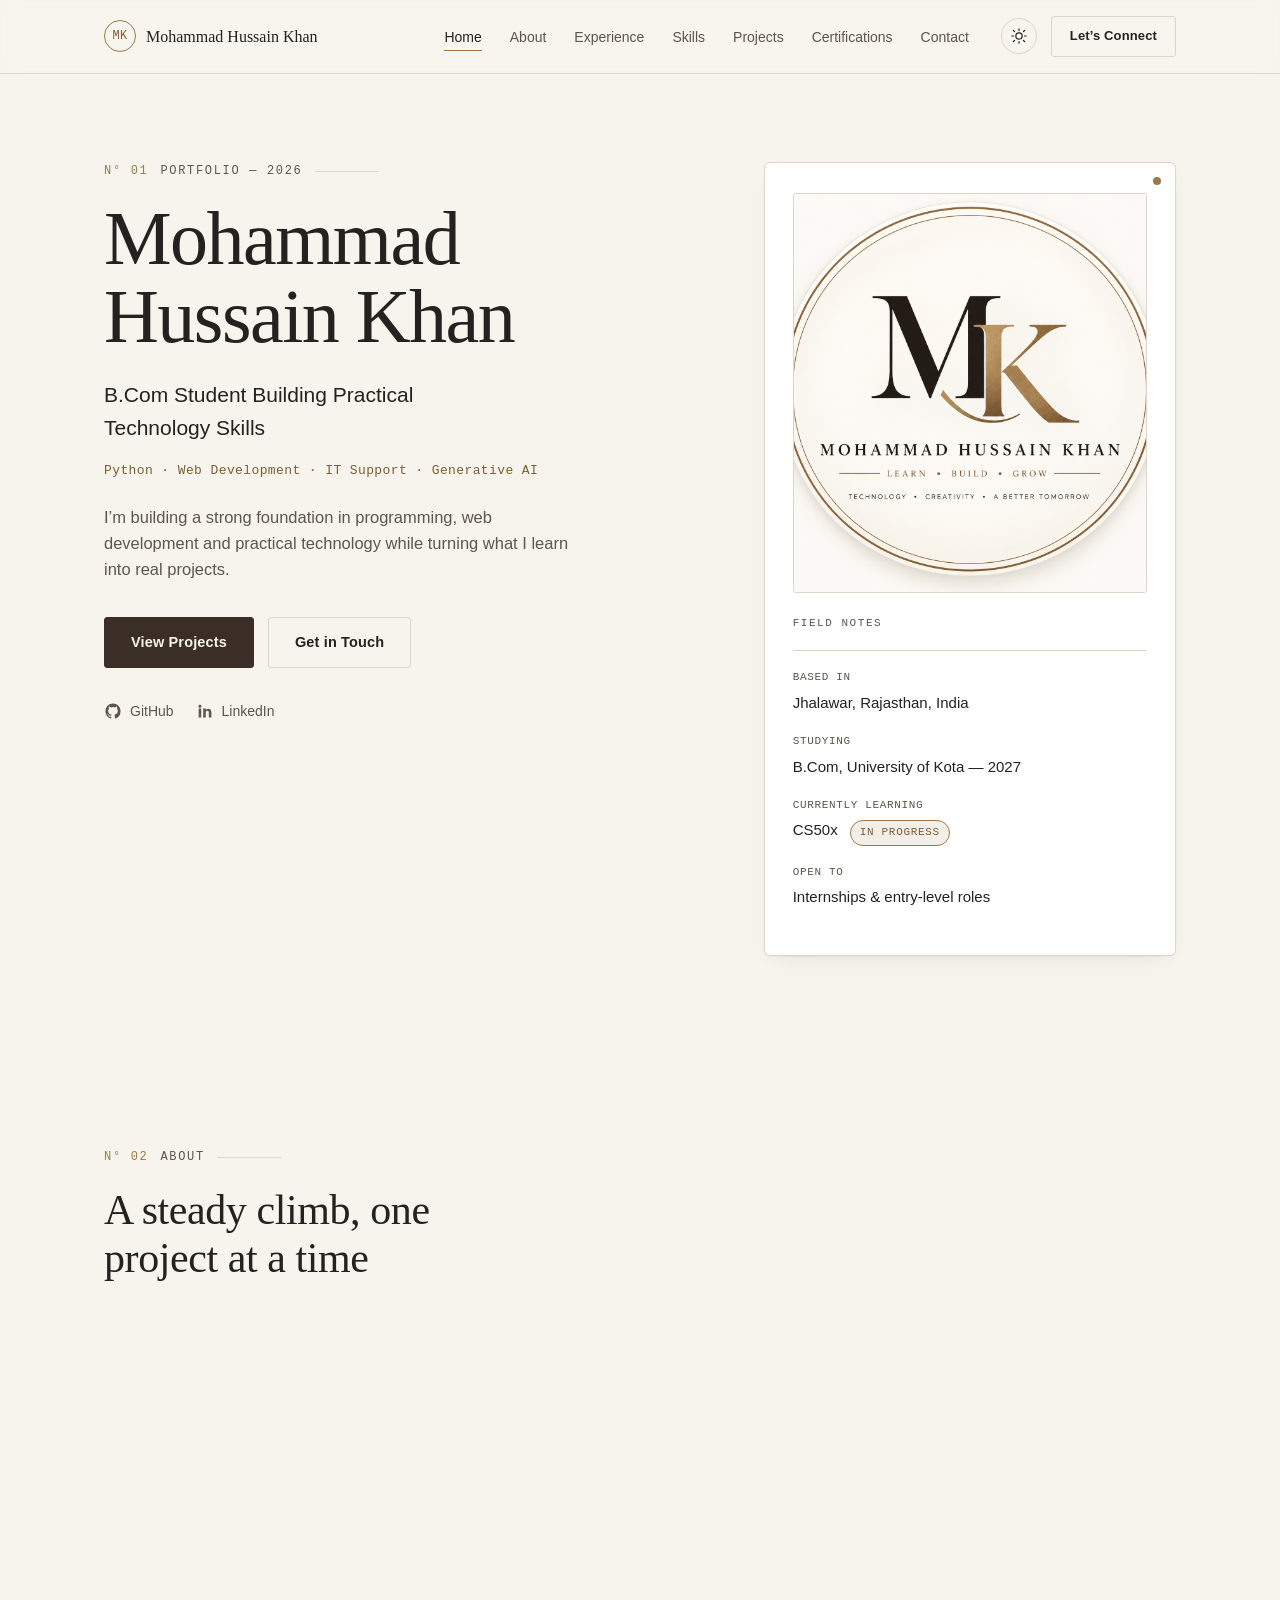
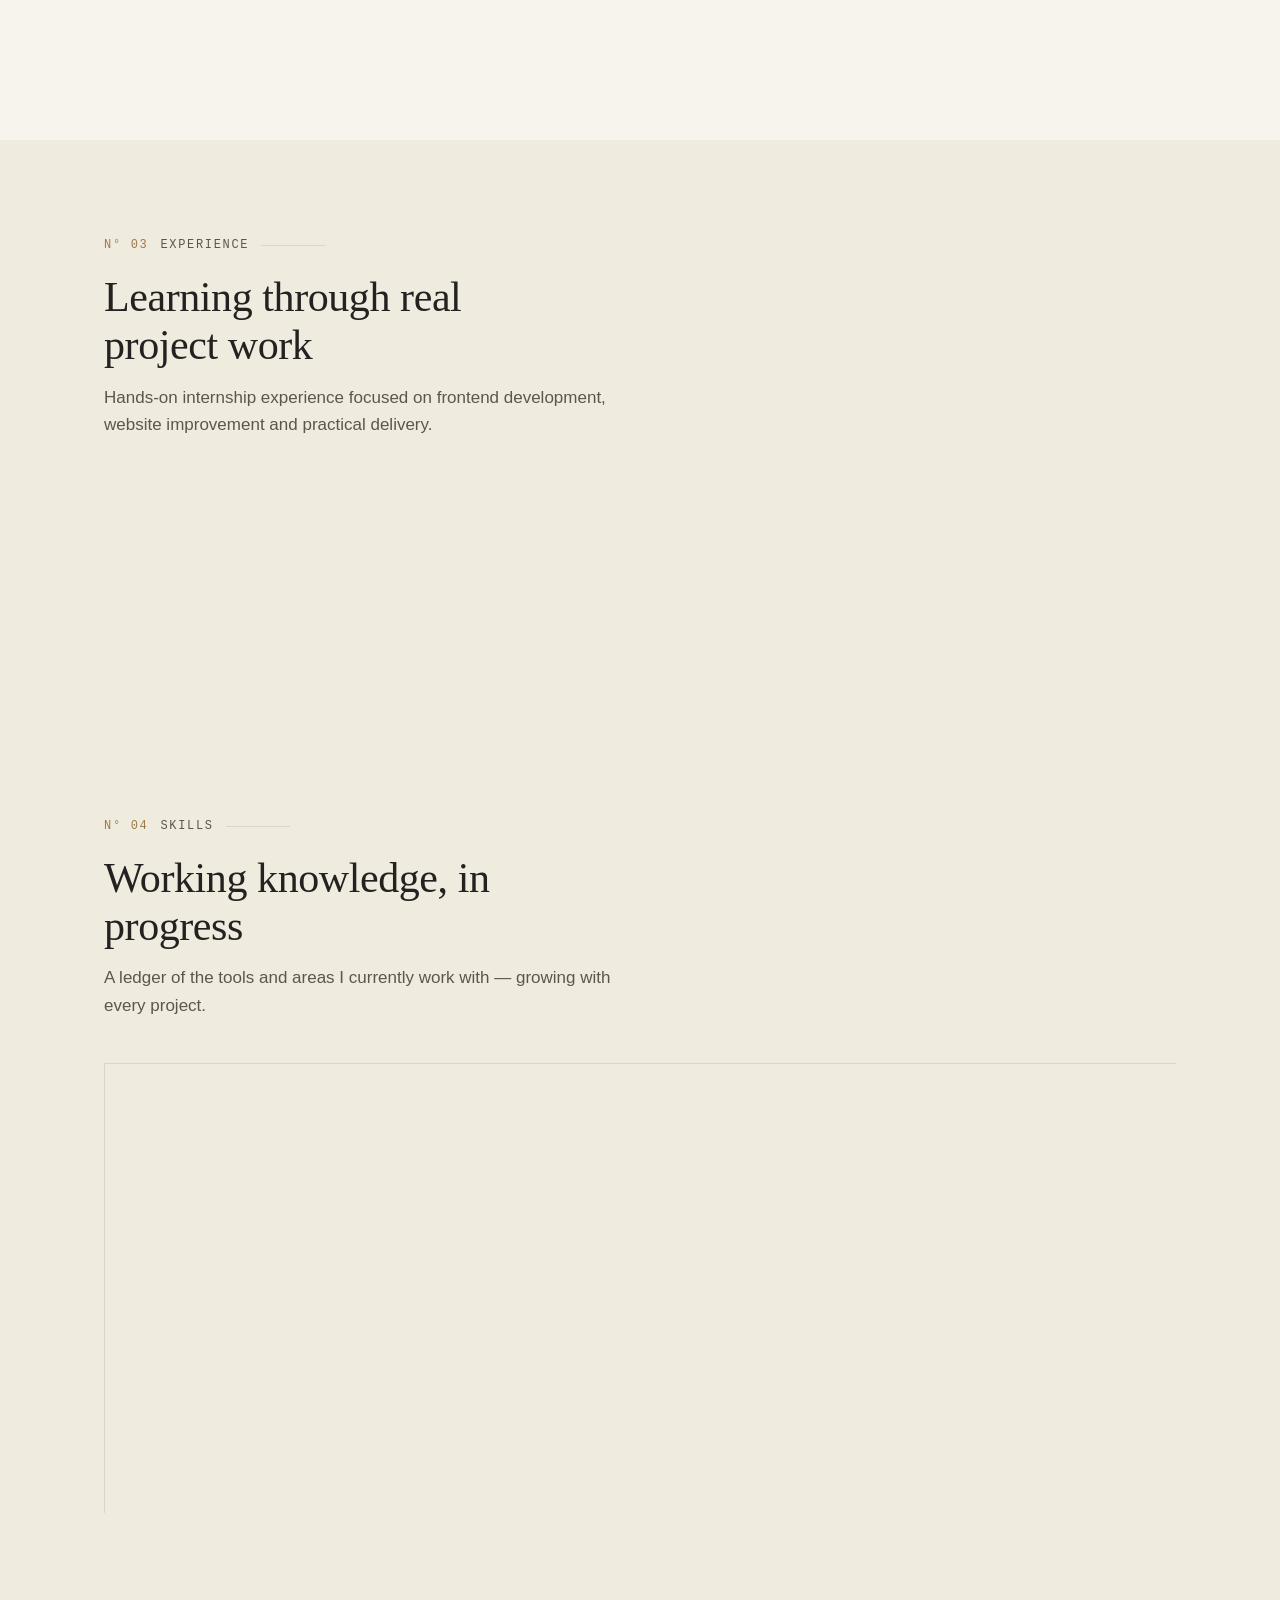
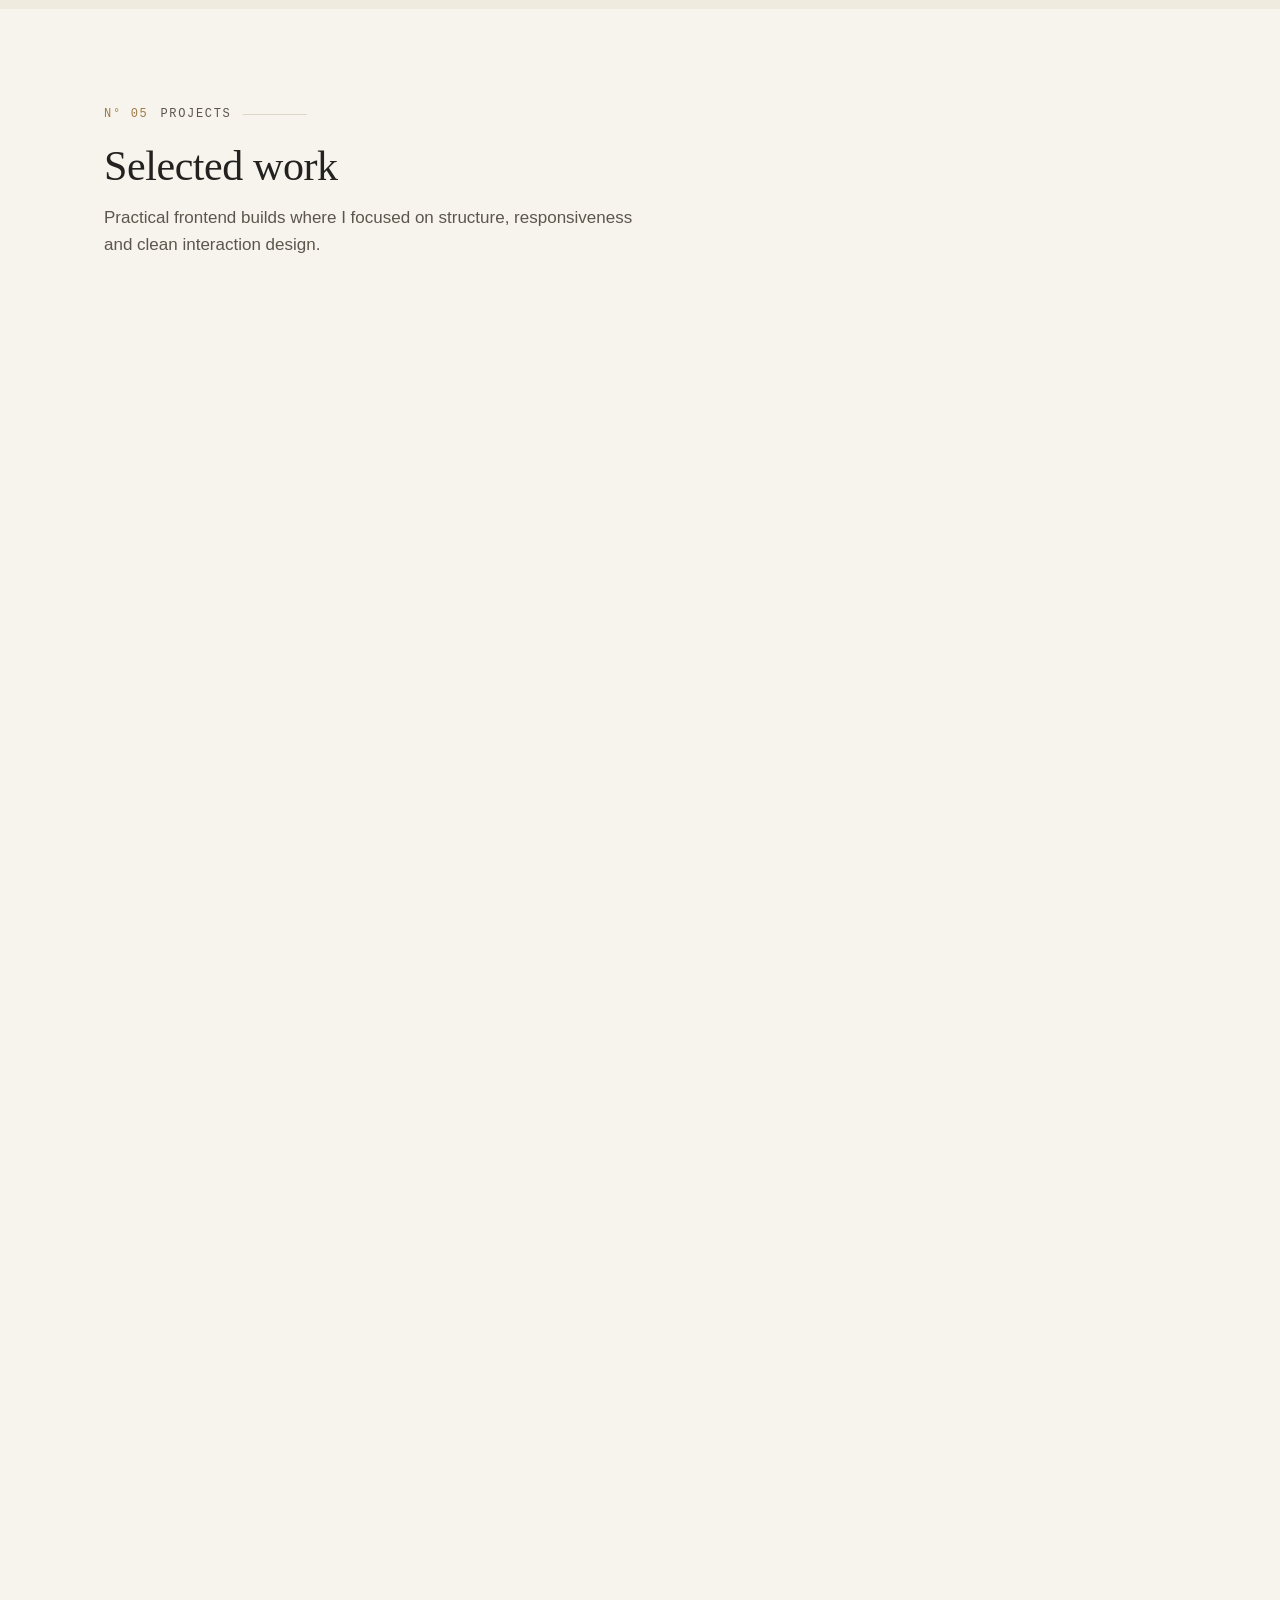
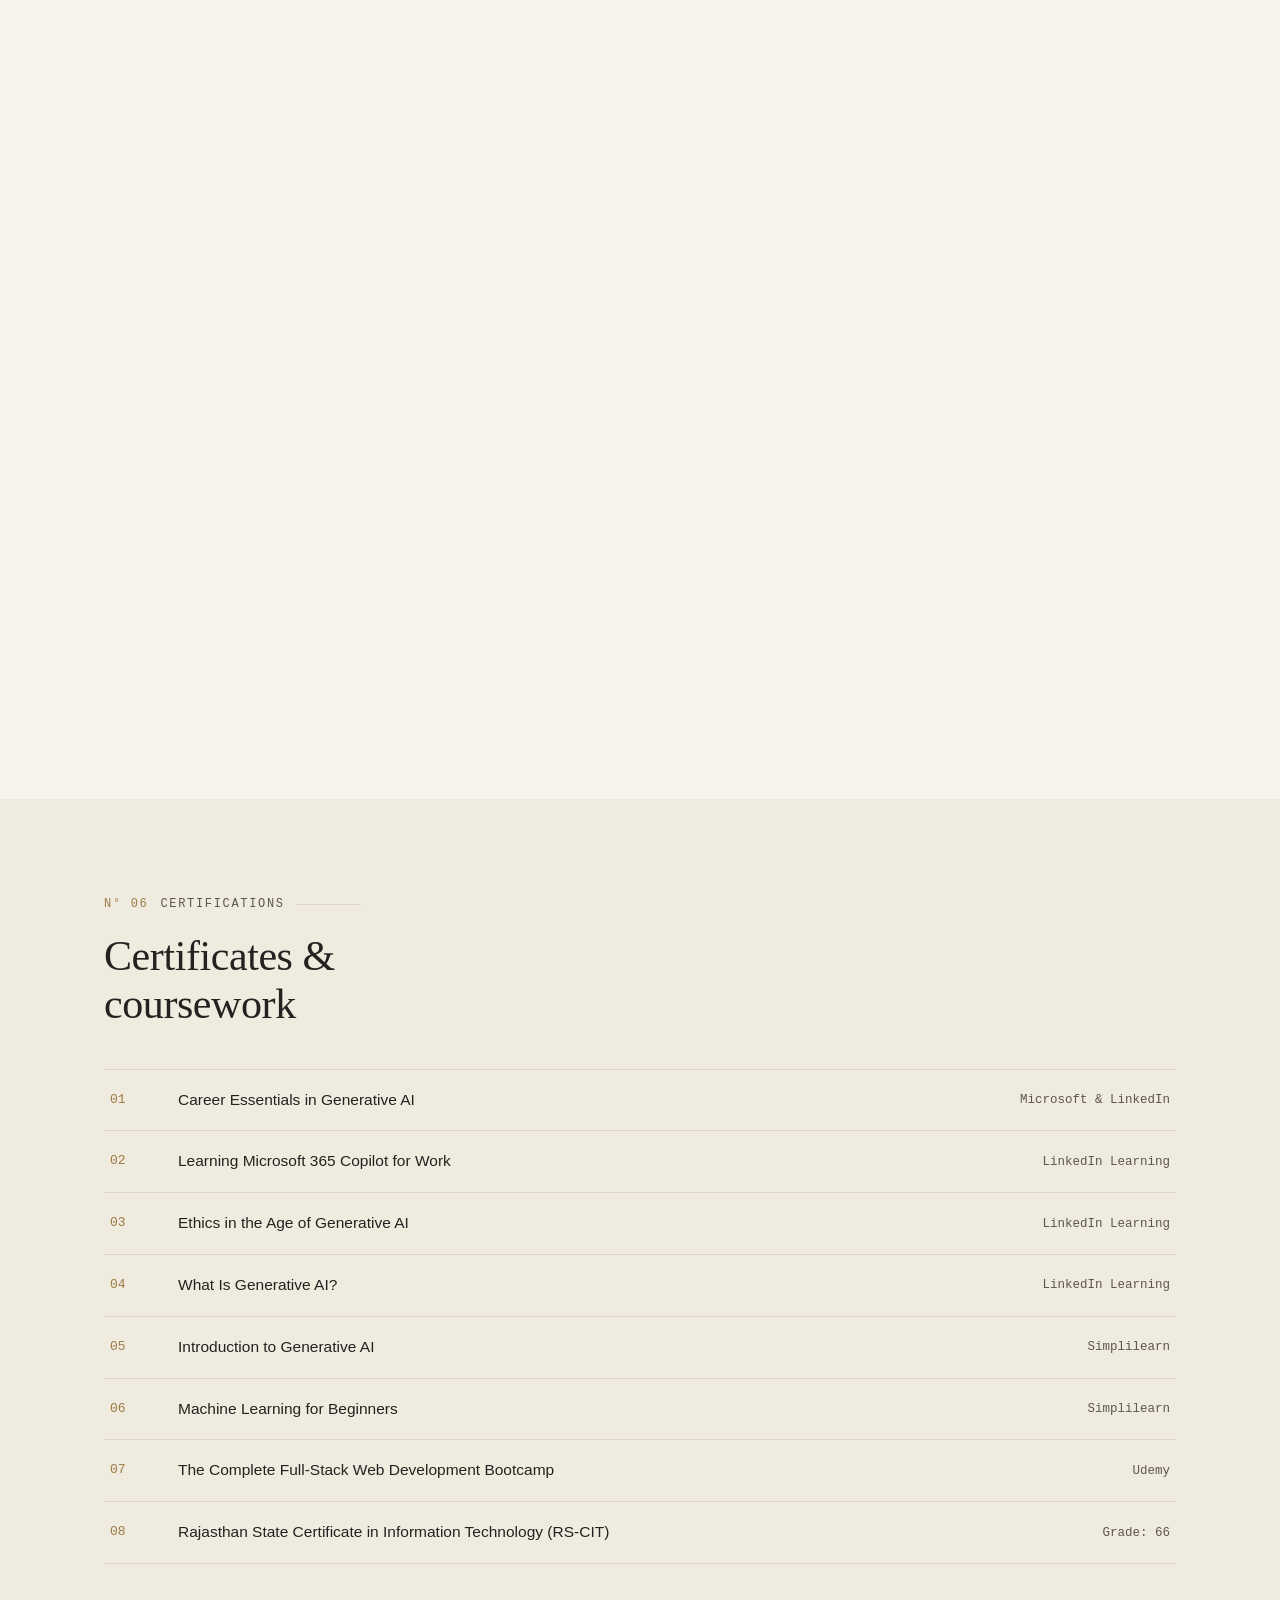
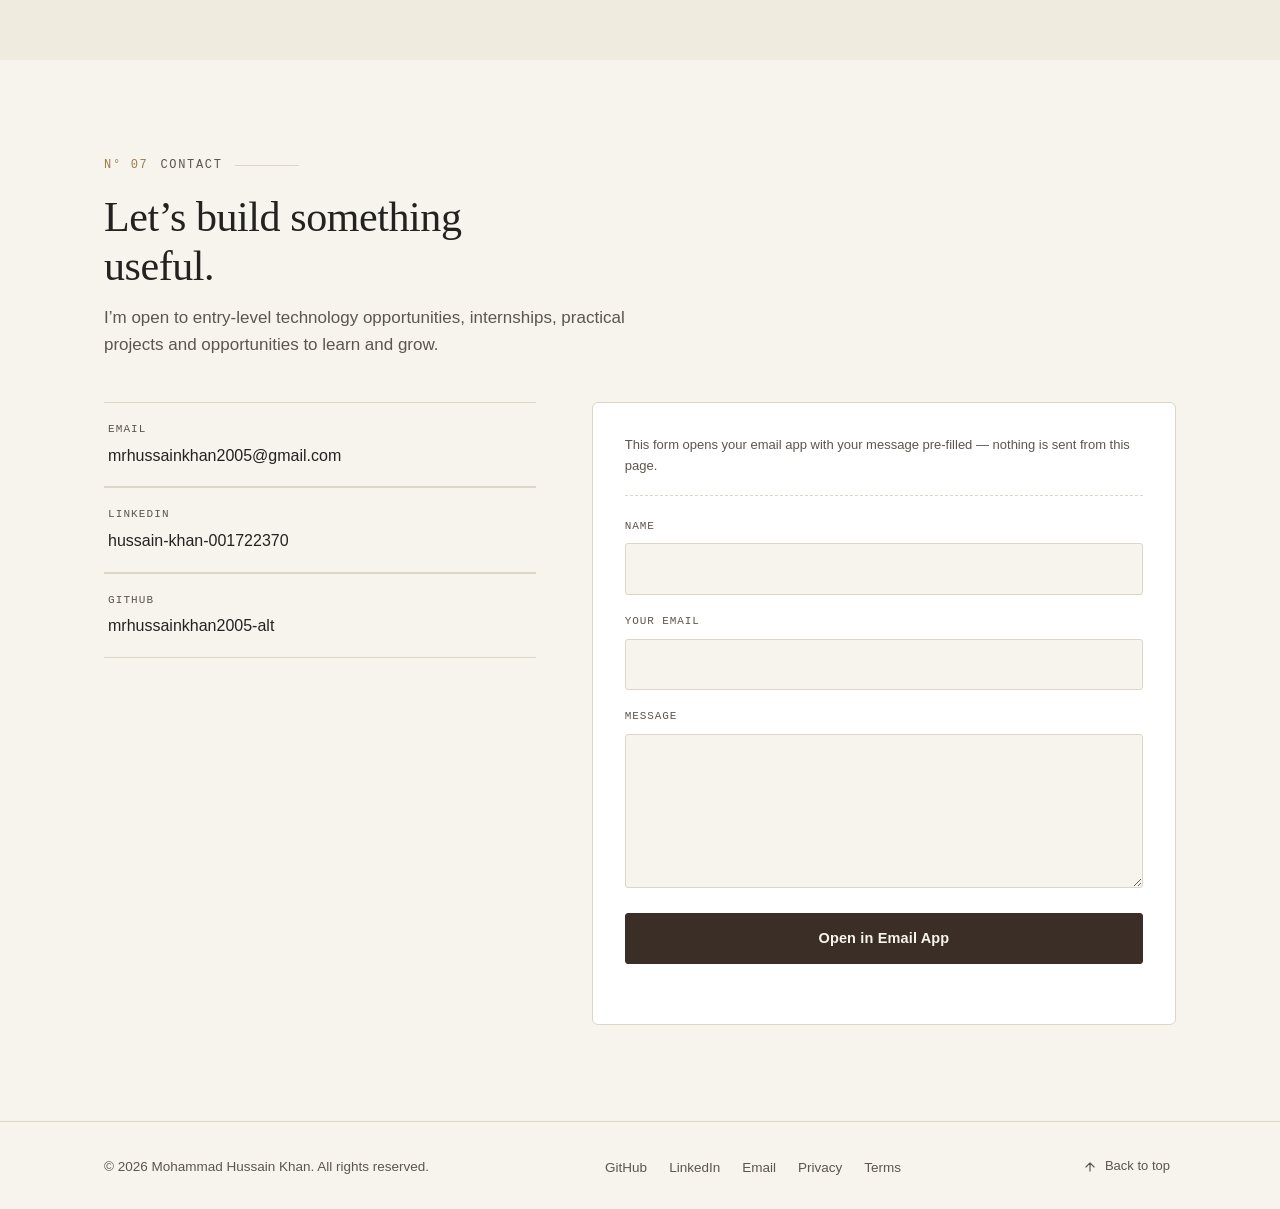
==== commit cee01d07: "Complete portfolio project showcase and privacy hardening" ====
--- a/index.html
+++ b/index.html
@@ -2,6 +2,8 @@
 <html lang="en">
 <head>
 <meta charset="UTF-8">
+<meta name="referrer" content="no-referrer">
+<meta http-equiv="Content-Security-Policy" content="default-src 'self'; base-uri 'self'; form-action 'self' mailto:; object-src 'none'; frame-src 'none'; script-src 'self'; style-src 'self' https://fonts.googleapis.com; font-src https://fonts.gstatic.com; img-src 'self' data:; connect-src 'none'; media-src 'none'; worker-src 'none'; manifest-src 'self'; upgrade-insecure-requests">
 <meta name="viewport" content="width=device-width, initial-scale=1.0">
 
 <title>Mohammad Hussain Khan | Technology Portfolio</title>
@@ -48,6 +50,7 @@
     <ul class="nav__links" id="nav-links">
       <li><a href="#home" class="nav__link" data-nav-link>Home</a></li>
       <li><a href="#about" class="nav__link" data-nav-link>About</a></li>
+      <li><a href="#experience" class="nav__link" data-nav-link>Experience</a></li>
       <li><a href="#skills" class="nav__link" data-nav-link>Skills</a></li>
       <li><a href="#projects" class="nav__link" data-nav-link>Projects</a></li>
       <li><a href="#certifications" class="nav__link" data-nav-link>Certifications</a></li>
@@ -73,6 +76,7 @@
     <ul class="mobile-menu__links">
       <li><a href="#home" data-nav-link data-mobile-link>Home</a></li>
       <li><a href="#about" data-nav-link data-mobile-link>About</a></li>
+      <li><a href="#experience" data-nav-link data-mobile-link>Experience</a></li>
       <li><a href="#skills" data-nav-link data-mobile-link>Skills</a></li>
       <li><a href="#projects" data-nav-link data-mobile-link>Projects</a></li>
       <li><a href="#certifications" data-nav-link data-mobile-link>Certifications</a></li>
@@ -169,10 +173,35 @@
     </div>
   </section>
 
+  <section class="section section--alt" id="experience" aria-labelledby="experience-heading">
+    <div class="container">
+      <p class="eyebrow"><span class="eyebrow__index">N&deg; 03</span>Experience</p>
+      <h2 class="section__title" id="experience-heading">Learning through real project work</h2>
+      <p class="section__lede">Hands-on internship experience focused on frontend development, website improvement and practical delivery.</p>
+      <article class="experience-card reveal">
+        <div class="experience-card__top">
+          <div>
+            <p class="experience-card__eyebrow">Internship &middot; 2026</p>
+            <h3 class="experience-card__title">AI Web Development Intern</h3>
+            <p class="experience-card__company">InAmigos Foundation</p>
+          </div>
+          <span class="tag">Project-based</span>
+        </div>
+        <div class="experience-card__body">
+          <ul class="experience-card__list">
+            <li>Built and refined responsive NGO-focused frontend experiences using HTML, CSS and JavaScript.</li>
+            <li>Worked on website analysis, UI improvement ideas, visual consistency and responsive presentation.</li>
+            <li>Used modern design and AI-assisted development workflows while reviewing output manually for usability and quality.</li>
+          </ul>
+        </div>
+      </article>
+    </div>
+  </section>
+
   <!-- ===================== SKILLS ===================== -->
   <section class="section section--alt" id="skills" aria-labelledby="skills-heading">
     <div class="container">
-      <p class="eyebrow"><span class="eyebrow__index">N&deg; 03</span>Skills</p>
+      <p class="eyebrow"><span class="eyebrow__index">N&deg; 04</span>Skills</p>
       <h2 class="section__title" id="skills-heading">Working knowledge, in progress</h2>
       <p class="section__lede">A ledger of the tools and areas I currently work with &mdash; growing with every project.</p>
 
@@ -242,11 +271,44 @@
   <!-- ===================== PROJECTS ===================== -->
   <section class="section" id="projects" aria-labelledby="projects-heading">
     <div class="container">
-      <p class="eyebrow"><span class="eyebrow__index">N&deg; 04</span>Projects</p>
+      <p class="eyebrow"><span class="eyebrow__index">N&deg; 05</span>Projects</p>
       <h2 class="section__title" id="projects-heading">Selected work</h2>
       <p class="section__lede">Practical frontend builds where I focused on structure, responsiveness and clean interaction design.</p>
 
       <div class="projects">
+
+        <article class="project-card reveal">
+          <button type="button" class="project-card__media" data-lightbox-trigger data-lightbox-src="assets/weather-app.svg" data-lightbox-alt="Preview cover for the Weather App project" aria-label="Open larger preview of Weather App project">
+            <img src="assets/weather-app.svg" alt="Weather App project preview" loading="lazy" width="1200" height="800">
+            <span class="project-card__zoom" aria-hidden="true">View image</span>
+          </button>
+          <div class="project-card__body">
+            <p class="project-card__tag">Web App</p>
+            <h3 class="project-card__title">Weather App &mdash; Vanilla JavaScript</h3>
+            <p class="project-card__desc">Responsive weather application using the Open-Meteo API with city search, browser geolocation, current conditions, a 7-day forecast and unit conversion.</p>
+            <ul class="project-card__stack" aria-label="Technologies used"><li>HTML</li><li>CSS</li><li>JavaScript</li><li>Open-Meteo API</li></ul>
+            <div class="project-card__actions">
+              <a href="https://mrhussainkhan2005-alt.github.io/weather-app/" class="btn btn--primary btn--small" target="_blank" rel="noopener noreferrer">Live Demo</a>
+              <a href="https://github.com/mrhussainkhan2005-alt/weather-app" class="btn btn--ghost btn--small" target="_blank" rel="noopener noreferrer">GitHub</a>
+            </div>
+          </div>
+        </article>
+
+        <article class="project-card reveal">
+          <button type="button" class="project-card__media" data-lightbox-trigger data-lightbox-src="assets/vera-architecture.svg" data-lightbox-alt="Preview cover for the VÉRA architecture studio project" aria-label="Open larger preview of VÉRA project">
+            <img src="assets/vera-architecture.svg" alt="VÉRA architecture studio project preview" loading="lazy" width="1200" height="800">
+            <span class="project-card__zoom" aria-hidden="true">View image</span>
+          </button>
+          <div class="project-card__body">
+            <p class="project-card__tag">Studio Website</p>
+            <h3 class="project-card__title">VÉRA &mdash; Architecture &amp; Spatial Design Studio</h3>
+            <p class="project-card__desc">Premium editorial architecture website with responsive layouts, smooth navigation, reveal motion, project interactions, keyboard support and reduced-motion handling.</p>
+            <ul class="project-card__stack" aria-label="Technologies used"><li>HTML</li><li>CSS</li><li>JavaScript</li><li>Responsive UI</li></ul>
+            <div class="project-card__actions">
+              <a href="https://github.com/mrhussainkhan2005-alt/vera-architecture" class="btn btn--primary btn--small" target="_blank" rel="noopener noreferrer">GitHub</a>
+            </div>
+          </div>
+        </article>
 
         <article class="project-card reveal">
           <button type="button" class="project-card__media" data-lightbox-trigger data-lightbox-src="assets/nayepankh.png" data-lightbox-alt="Screenshot preview of the NayePankh Foundation website" aria-label="Open larger preview of NayePankh Foundation project image">
@@ -296,6 +358,33 @@
 </div>
           </div>
         </article>
+        <article class="project-card reveal">
+          <button type="button" class="project-card__media" data-lightbox-trigger data-lightbox-src="assets/inamigos.svg" data-lightbox-alt="Preview cover for the InAmigos internship project" aria-label="Open larger preview of InAmigos internship project">
+            <img src="assets/inamigos.svg" alt="InAmigos internship project preview" loading="lazy" width="1200" height="800">
+            <span class="project-card__zoom" aria-hidden="true">View image</span>
+          </button>
+          <div class="project-card__body">
+            <p class="project-card__tag">Internship Project</p>
+            <h3 class="project-card__title">InAmigos Foundation &mdash; NGO Awareness Website</h3>
+            <p class="project-card__desc">NGO awareness webpage focused on clear information architecture, responsive presentation, visual storytelling, project highlights and accessible calls to action.</p>
+            <ul class="project-card__stack" aria-label="Technologies used"><li>HTML</li><li>CSS</li><li>JavaScript</li><li>Responsive Design</li></ul>
+            <div class="project-card__actions"><span class="project-card__private-note">Internship work &middot; public repository not listed</span></div>
+          </div>
+        </article>
+
+        <article class="project-card reveal">
+          <button type="button" class="project-card__media" data-lightbox-trigger data-lightbox-src="assets/sk-artgallery.svg" data-lightbox-alt="Preview cover for the SK ArtGallery project" aria-label="Open larger preview of SK ArtGallery project">
+            <img src="assets/sk-artgallery.svg" alt="SK ArtGallery project preview" loading="lazy" width="1200" height="800">
+            <span class="project-card__zoom" aria-hidden="true">View image</span>
+          </button>
+          <div class="project-card__body">
+            <p class="project-card__tag">Art &amp; Commerce</p>
+            <h3 class="project-card__title">SK ArtGallery &mdash; Handmade Quilling Store</h3>
+            <p class="project-card__desc">Visual product showcase for handmade quilling artwork, focused on product presentation, responsive layout and direct customer enquiry flow.</p>
+            <ul class="project-card__stack" aria-label="Technologies used"><li>HTML</li><li>CSS</li><li>JavaScript</li><li>Responsive UI</li></ul>
+            <div class="project-card__actions"><span class="project-card__private-note">Project showcase &middot; link available on request</span></div>
+          </div>
+        </article>
 
       </div>
     </div>
@@ -304,7 +393,7 @@
   <!-- ===================== CERTIFICATIONS ===================== -->
   <section class="section section--alt" id="certifications" aria-labelledby="certifications-heading">
     <div class="container">
-      <p class="eyebrow"><span class="eyebrow__index">N&deg; 05</span>Certifications</p>
+      <p class="eyebrow"><span class="eyebrow__index">N&deg; 06</span>Certifications</p>
       <h2 class="section__title" id="certifications-heading">Certificates &amp; coursework</h2>
 
       <ol class="cert-ledger">
@@ -355,7 +444,7 @@
   <!-- ===================== CONTACT ===================== -->
   <section class="section" id="contact" aria-labelledby="contact-heading">
     <div class="container">
-      <p class="eyebrow"><span class="eyebrow__index">N&deg; 06</span>Contact</p>
+      <p class="eyebrow"><span class="eyebrow__index">N&deg; 07</span>Contact</p>
       <h2 class="section__title" id="contact-heading">Let&rsquo;s build something useful.</h2>
       <p class="section__lede">I&rsquo;m open to entry-level technology opportunities, internships, practical projects and opportunities to learn and grow.</p>
 
@@ -366,12 +455,6 @@
             <a class="contact__method" href="mailto:mrhussainkhan2005@gmail.com">
               <span class="contact__method-label">Email</span>
               <span class="contact__method-value">mrhussainkhan2005@gmail.com</span>
-            </a>
-          </li>
-          <li>
-            <a class="contact__method" href="tel:+919521789098">
-              <span class="contact__method-label">Phone</span>
-              <span class="contact__method-value">+91 95217 89098</span>
             </a>
           </li>
           <li>
@@ -393,17 +476,17 @@
 
           <div class="field">
             <label for="cf-name">Name</label>
-            <input type="text" id="cf-name" name="name" required autocomplete="name">
+            <input type="text" id="cf-name" name="name" required autocomplete="name" minlength="2" maxlength="80">
           </div>
 
           <div class="field">
             <label for="cf-email">Your email</label>
-            <input type="email" id="cf-email" name="email" required autocomplete="email">
+            <input type="email" id="cf-email" name="email" required autocomplete="email" maxlength="254">
           </div>
 
           <div class="field">
             <label for="cf-message">Message</label>
-            <textarea id="cf-message" name="message" rows="5" required></textarea>
+            <textarea id="cf-message" name="message" rows="5" required minlength="10" maxlength="3000"></textarea>
           </div>
 
           <button type="submit" class="btn btn--primary">Open in Email App</button>
@@ -425,6 +508,8 @@
       <li><a href="https://github.com/mrhussainkhan2005-alt" target="_blank" rel="noopener noreferrer">GitHub</a></li>
       <li><a href="https://www.linkedin.com/in/hussain-khan-001722370" target="_blank" rel="noopener noreferrer">LinkedIn</a></li>
       <li><a href="mailto:mrhussainkhan2005@gmail.com">Email</a></li>
+      <li><a href="privacy.html">Privacy</a></li>
+      <li><a href="terms.html">Terms</a></li>
     </ul>
 
     <button type="button" class="back-to-top" id="back-to-top" aria-label="Back to top">
@@ -445,6 +530,6 @@
   </div>
 </div>
 
-<script src="script.js"></script>
+<script src="script.js" defer></script>
 </body>
 </html>
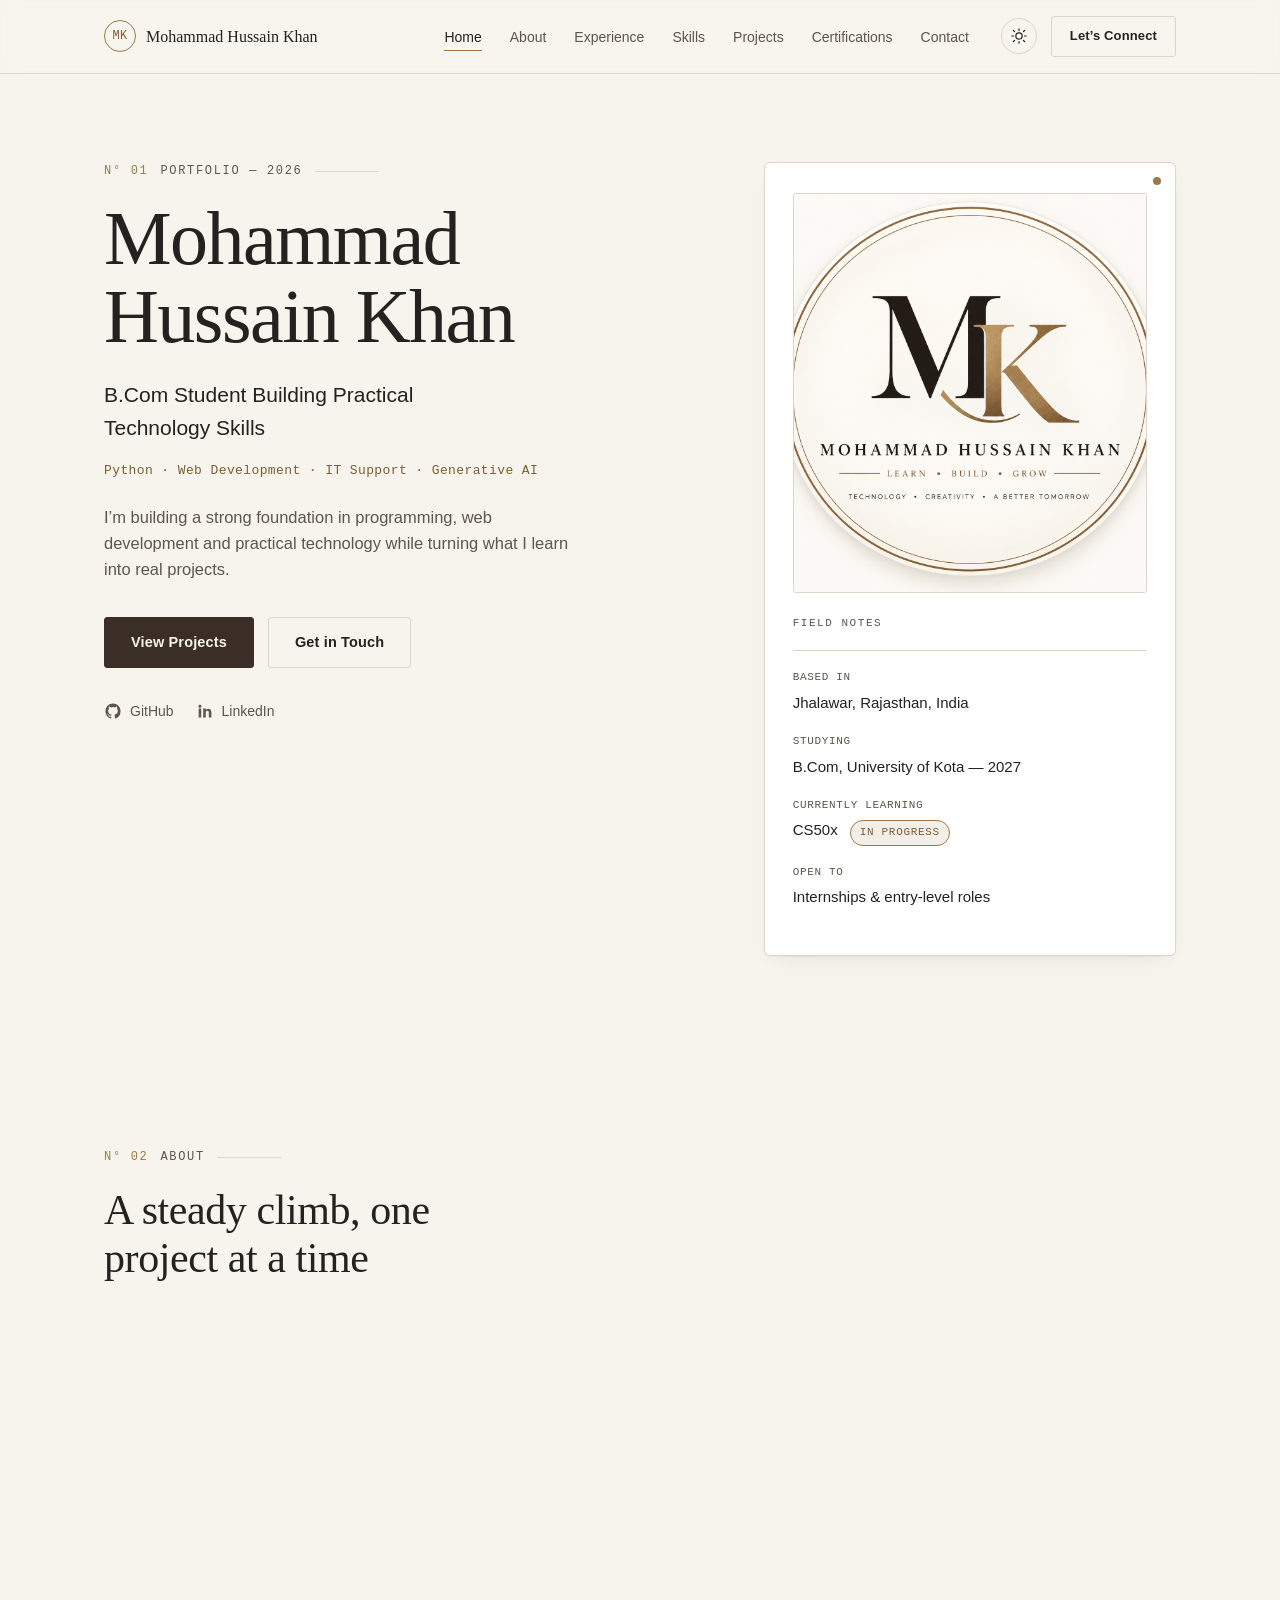
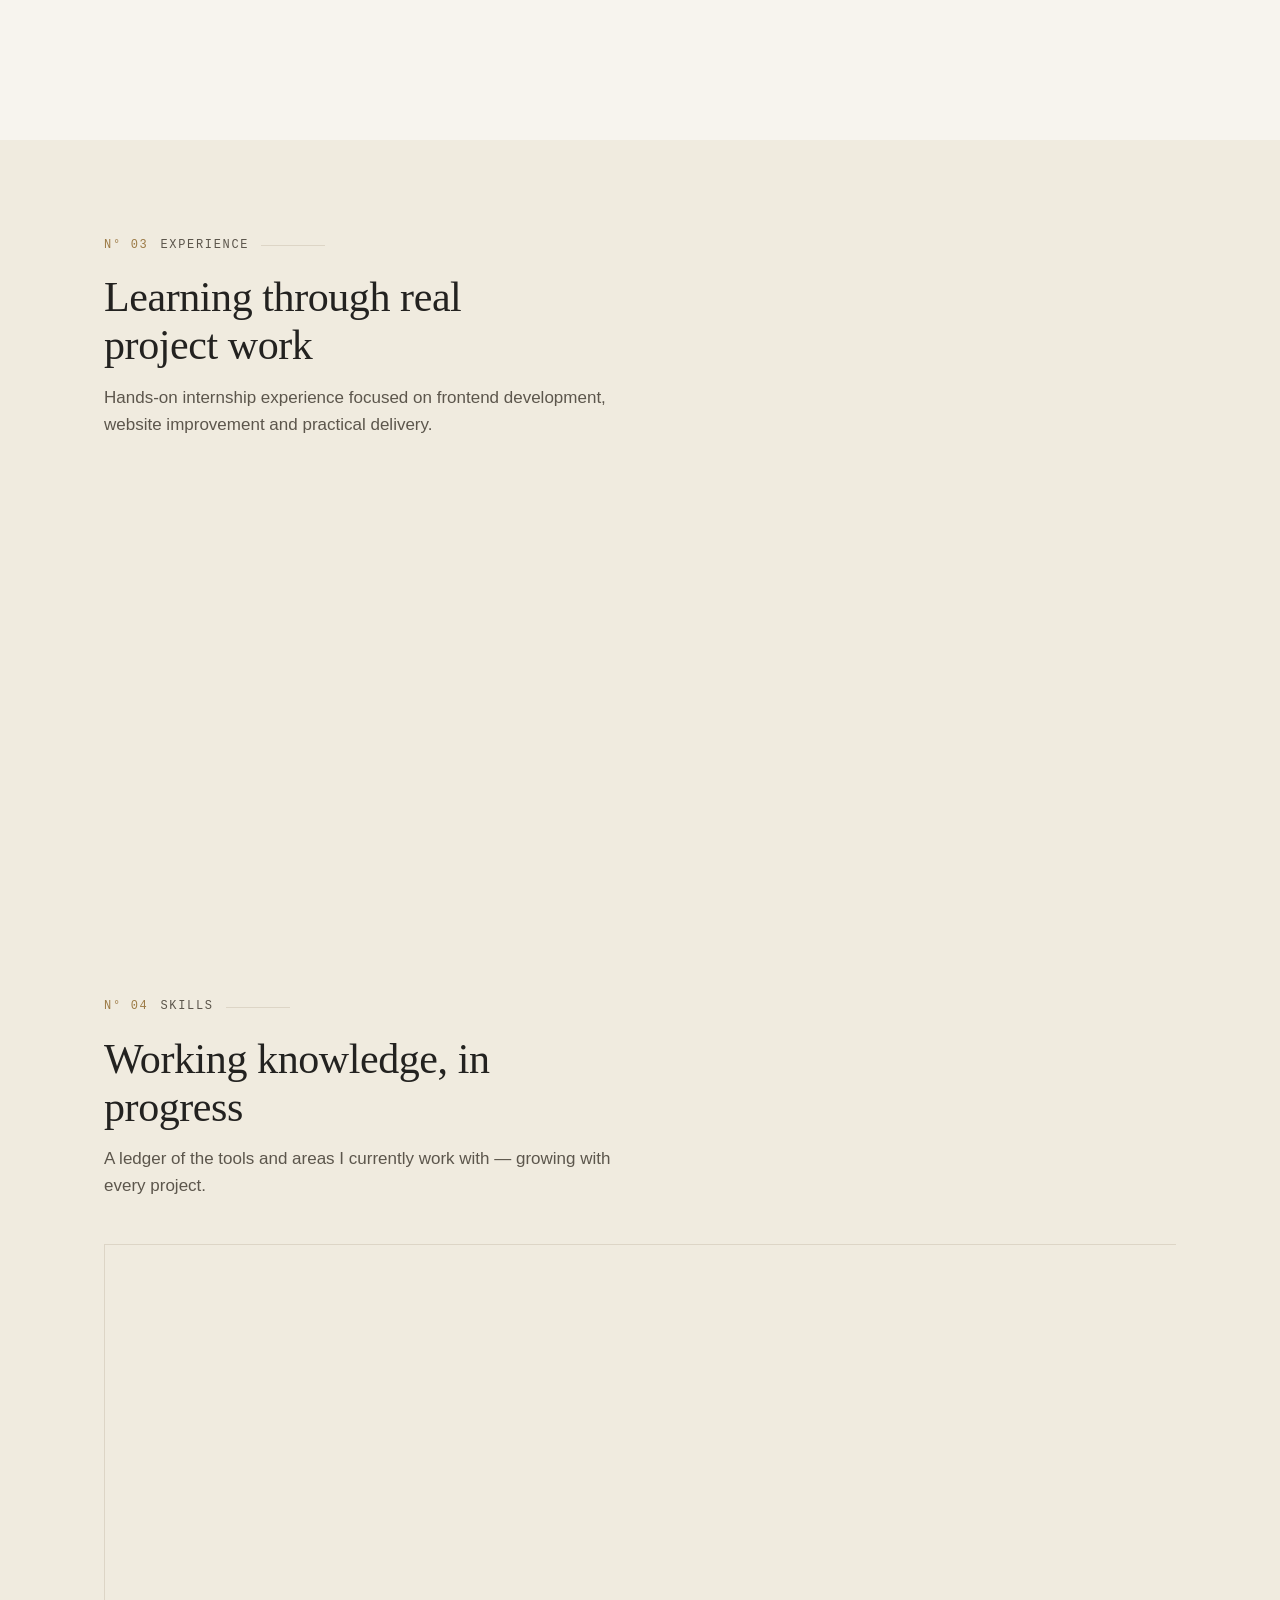
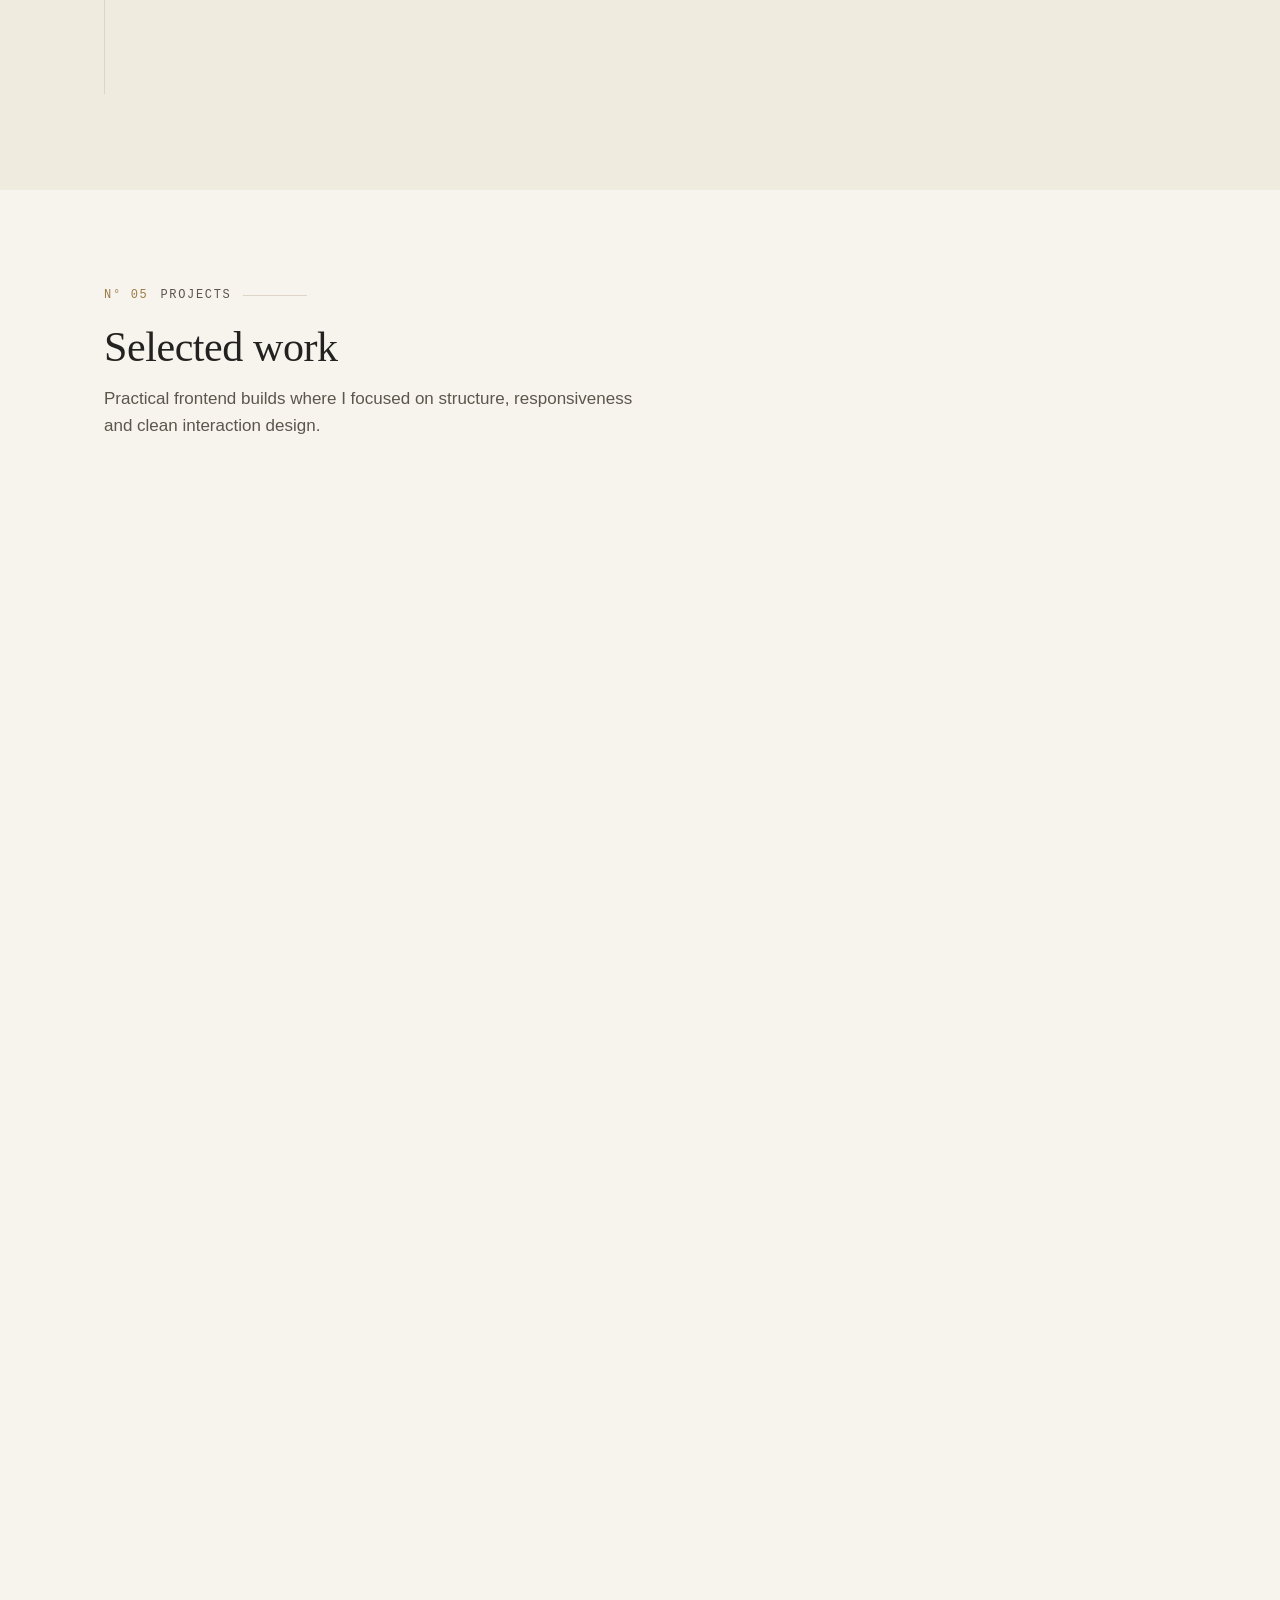
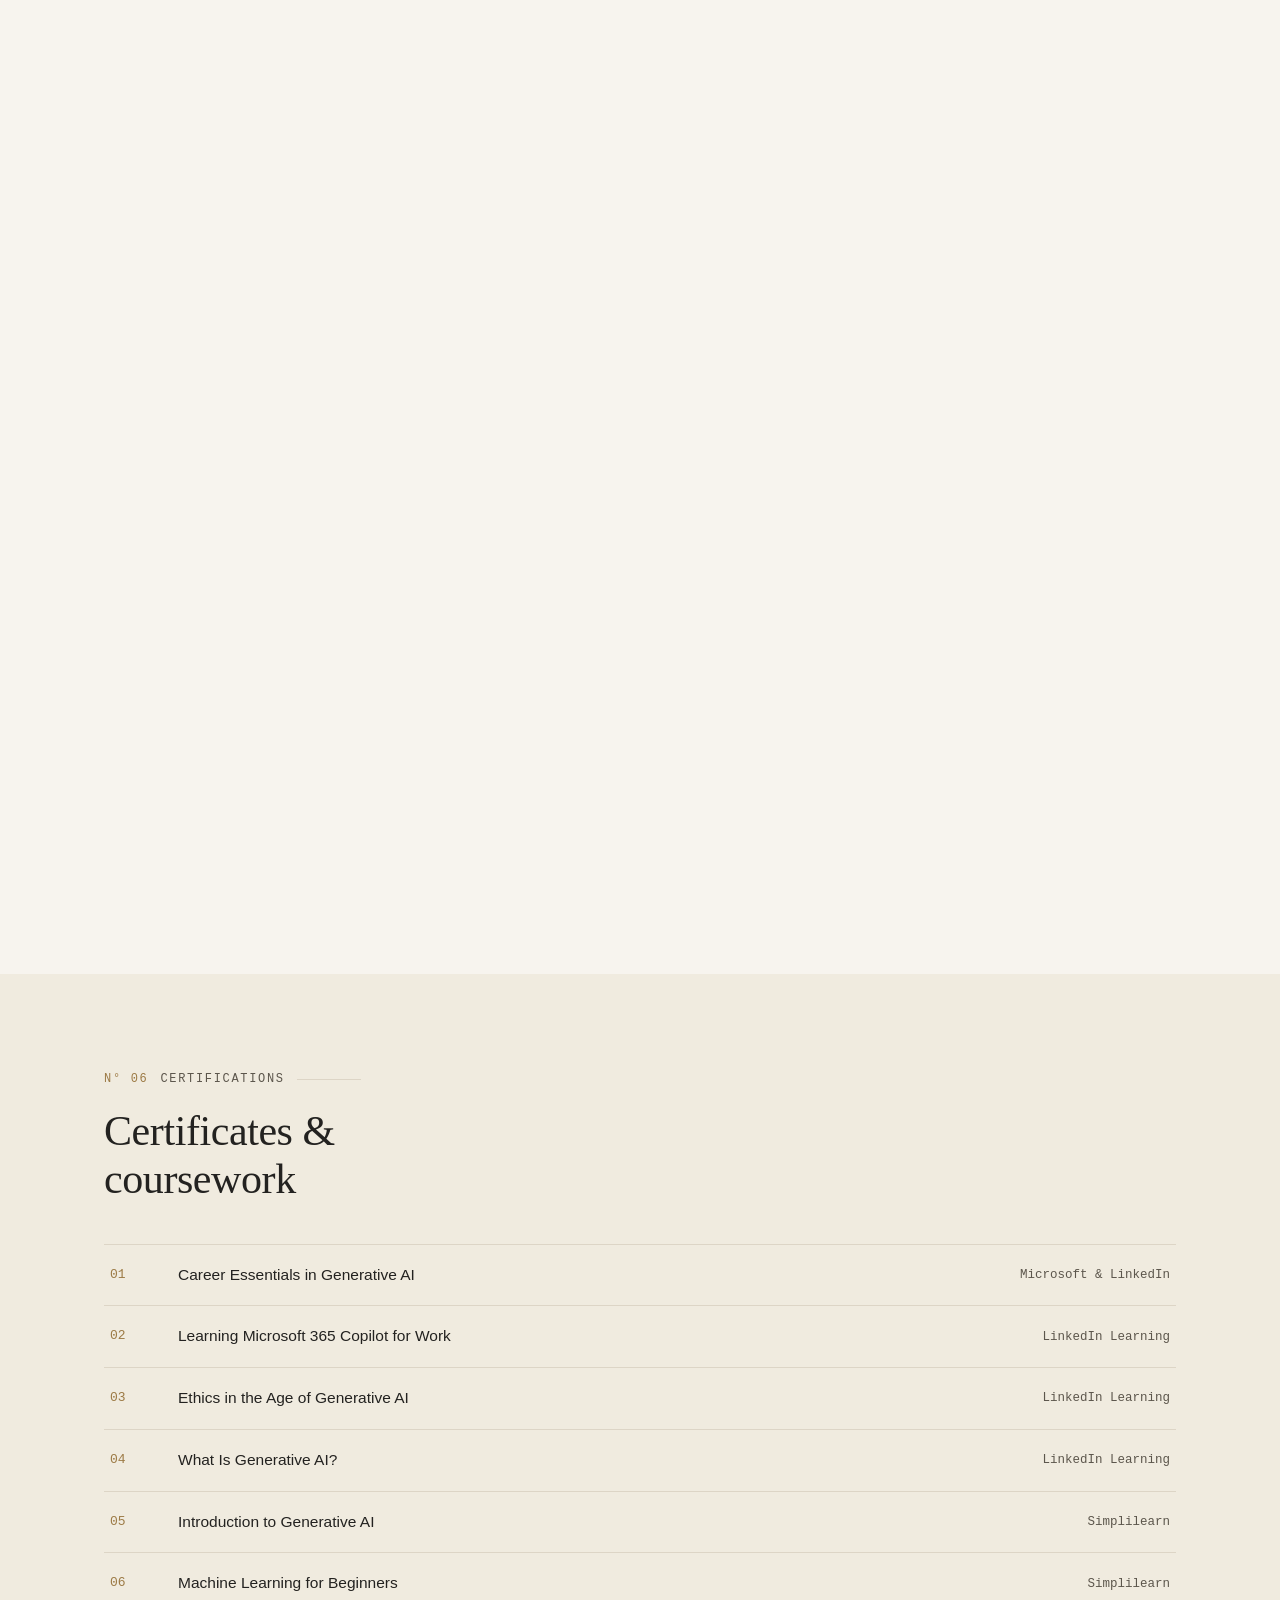
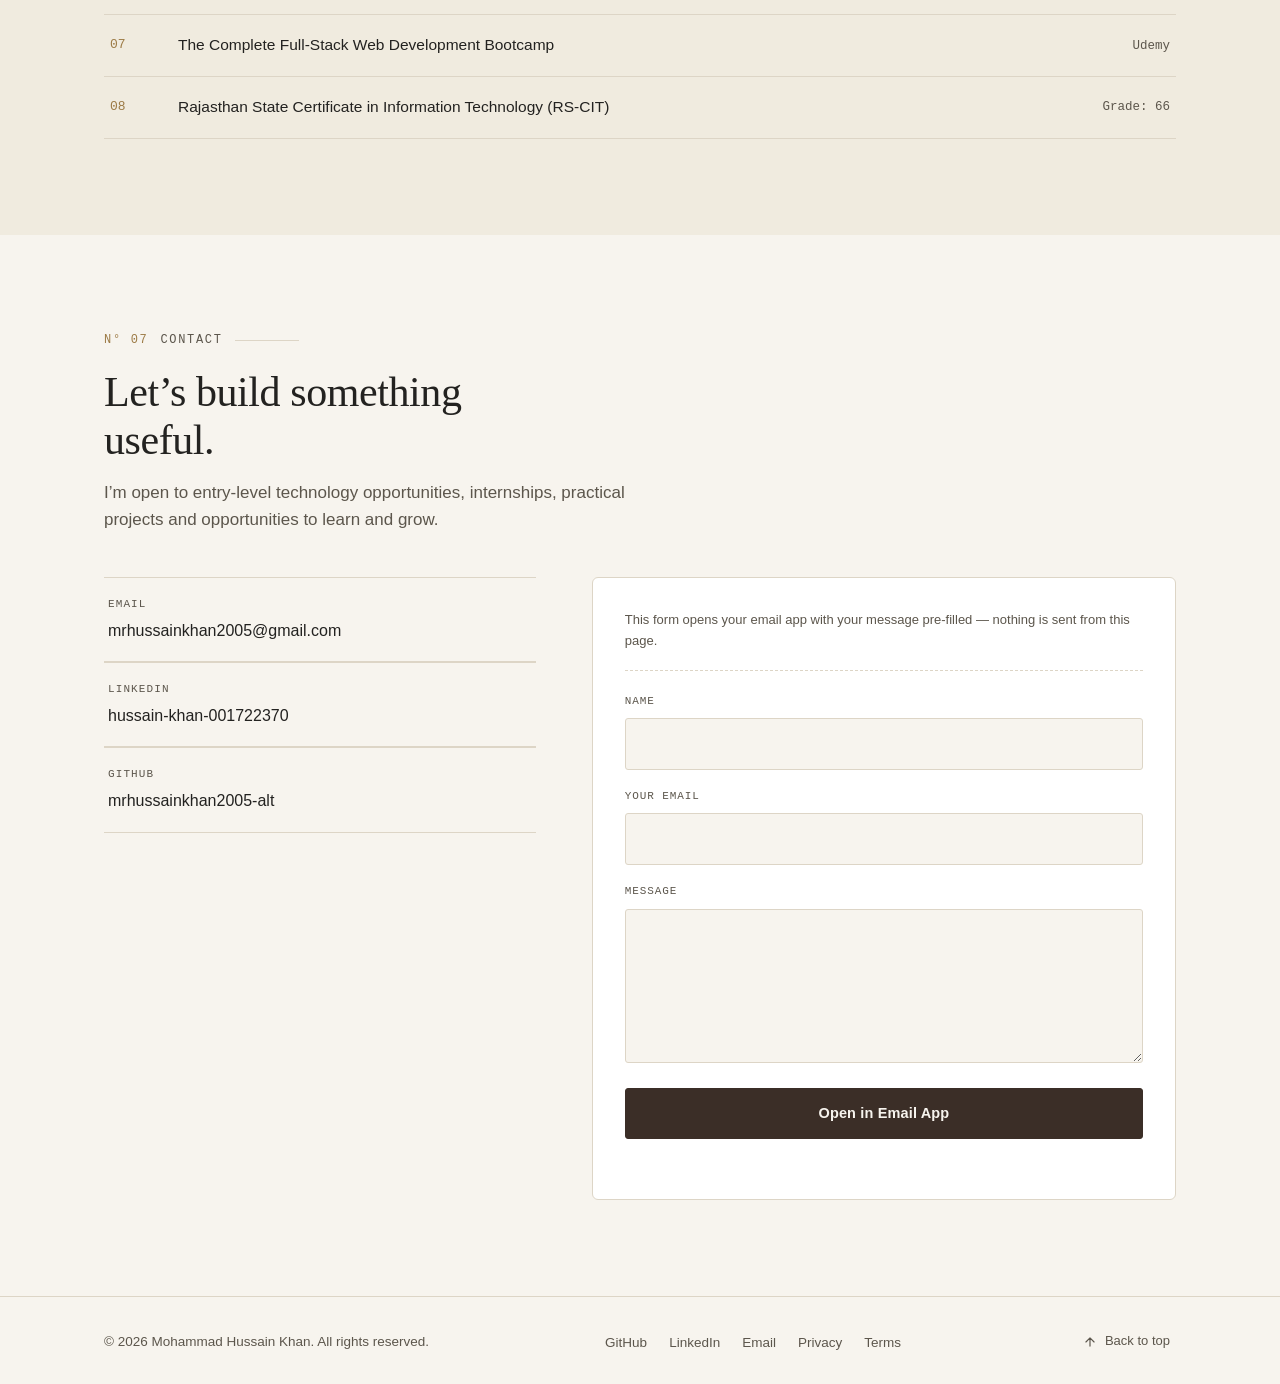
==== commit 2684645f: "Use uploaded PNG project previews" ====
--- a/index.html
+++ b/index.html
@@ -278,8 +278,8 @@
       <div class="projects">
 
         <article class="project-card reveal">
-          <button type="button" class="project-card__media" data-lightbox-trigger data-lightbox-src="assets/weather-app.svg" data-lightbox-alt="Preview cover for the Weather App project" aria-label="Open larger preview of Weather App project">
-            <img src="assets/weather-app.svg" alt="Weather App project preview" loading="lazy" width="1200" height="800">
+          <button type="button" class="project-card__media" data-lightbox-trigger data-lightbox-src="assets/weather-app.png" data-lightbox-alt="Preview cover for the Weather App project" aria-label="Open larger preview of Weather App project">
+            <img src="assets/weather-app.png" alt="Weather App project preview" loading="lazy" width="1200" height="800">
             <span class="project-card__zoom" aria-hidden="true">View image</span>
           </button>
           <div class="project-card__body">
@@ -295,8 +295,8 @@
         </article>
 
         <article class="project-card reveal">
-          <button type="button" class="project-card__media" data-lightbox-trigger data-lightbox-src="assets/vera-architecture.svg" data-lightbox-alt="Preview cover for the VÉRA architecture studio project" aria-label="Open larger preview of VÉRA project">
-            <img src="assets/vera-architecture.svg" alt="VÉRA architecture studio project preview" loading="lazy" width="1200" height="800">
+          <button type="button" class="project-card__media" data-lightbox-trigger data-lightbox-src="assets/vera.png" data-lightbox-alt="Preview cover for the VÉRA architecture studio project" aria-label="Open larger preview of VÉRA project">
+            <img src="assets/vera.png" alt="VÉRA architecture studio project preview" loading="lazy" width="1200" height="800">
             <span class="project-card__zoom" aria-hidden="true">View image</span>
           </button>
           <div class="project-card__body">
@@ -359,8 +359,8 @@
           </div>
         </article>
         <article class="project-card reveal">
-          <button type="button" class="project-card__media" data-lightbox-trigger data-lightbox-src="assets/inamigos.svg" data-lightbox-alt="Preview cover for the InAmigos internship project" aria-label="Open larger preview of InAmigos internship project">
-            <img src="assets/inamigos.svg" alt="InAmigos internship project preview" loading="lazy" width="1200" height="800">
+          <button type="button" class="project-card__media" data-lightbox-trigger data-lightbox-src="assets/inamigos.png" data-lightbox-alt="Preview cover for the InAmigos internship project" aria-label="Open larger preview of InAmigos internship project">
+            <img src="assets/inamigos.png" alt="InAmigos internship project preview" loading="lazy" width="1200" height="800">
             <span class="project-card__zoom" aria-hidden="true">View image</span>
           </button>
           <div class="project-card__body">
--- a/style.css
+++ b/style.css
@@ -833,3 +833,19 @@
   .hero__actions{ flex-direction: column; align-items: stretch; }
   .hero__actions .btn{ width: 100%; }
 }
+
+/* -------------------- Experience & privacy notes -------------------- */
+.experience-card{
+  margin-top:44px;border:1px solid var(--color-border);border-radius:var(--radius-md);
+  background:var(--color-surface);box-shadow:var(--shadow-card);overflow:hidden;
+}
+.experience-card__top{display:flex;align-items:flex-start;justify-content:space-between;gap:24px;padding:28px 30px;border-bottom:1px solid var(--color-border)}
+.experience-card__eyebrow,.project-card__private-note{font-family:var(--font-mono);font-size:11px;letter-spacing:.08em;text-transform:uppercase;color:var(--color-text-muted)}
+.experience-card__title{margin-top:8px;font-family:var(--font-display);font-size:clamp(24px,3vw,34px);font-weight:500}
+.experience-card__company{margin-top:6px;color:var(--color-bronze-strong);font-weight:600}
+.experience-card__body{padding:26px 30px}
+.experience-card__list{display:grid;gap:12px}
+.experience-card__list li{position:relative;padding-left:20px;color:var(--color-text-muted)}
+.experience-card__list li::before{content:"";position:absolute;left:0;top:.72em;width:7px;height:1px;background:var(--color-bronze)}
+.project-card__private-note{display:block;line-height:1.6;padding-top:2px}
+@media (max-width:640px){.experience-card__top{flex-direction:column;padding:24px}.experience-card__body{padding:22px 24px}}
